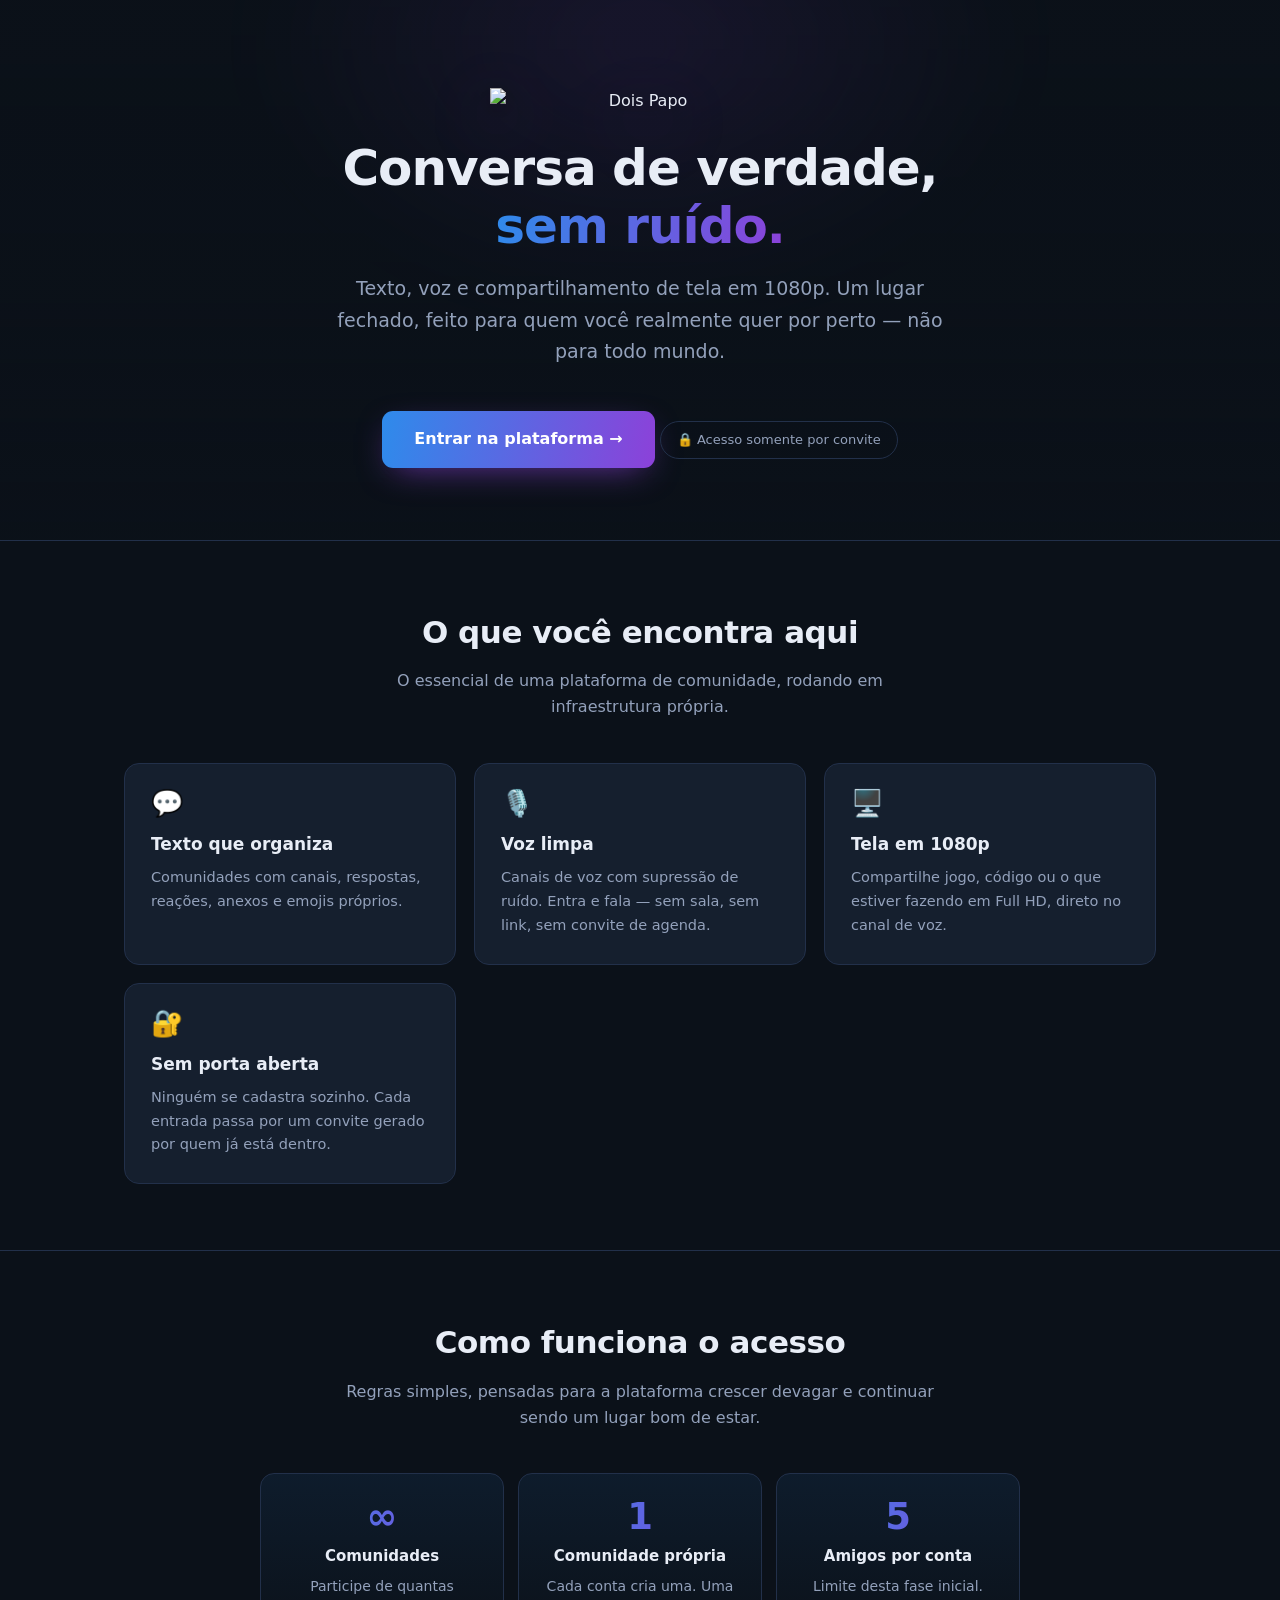
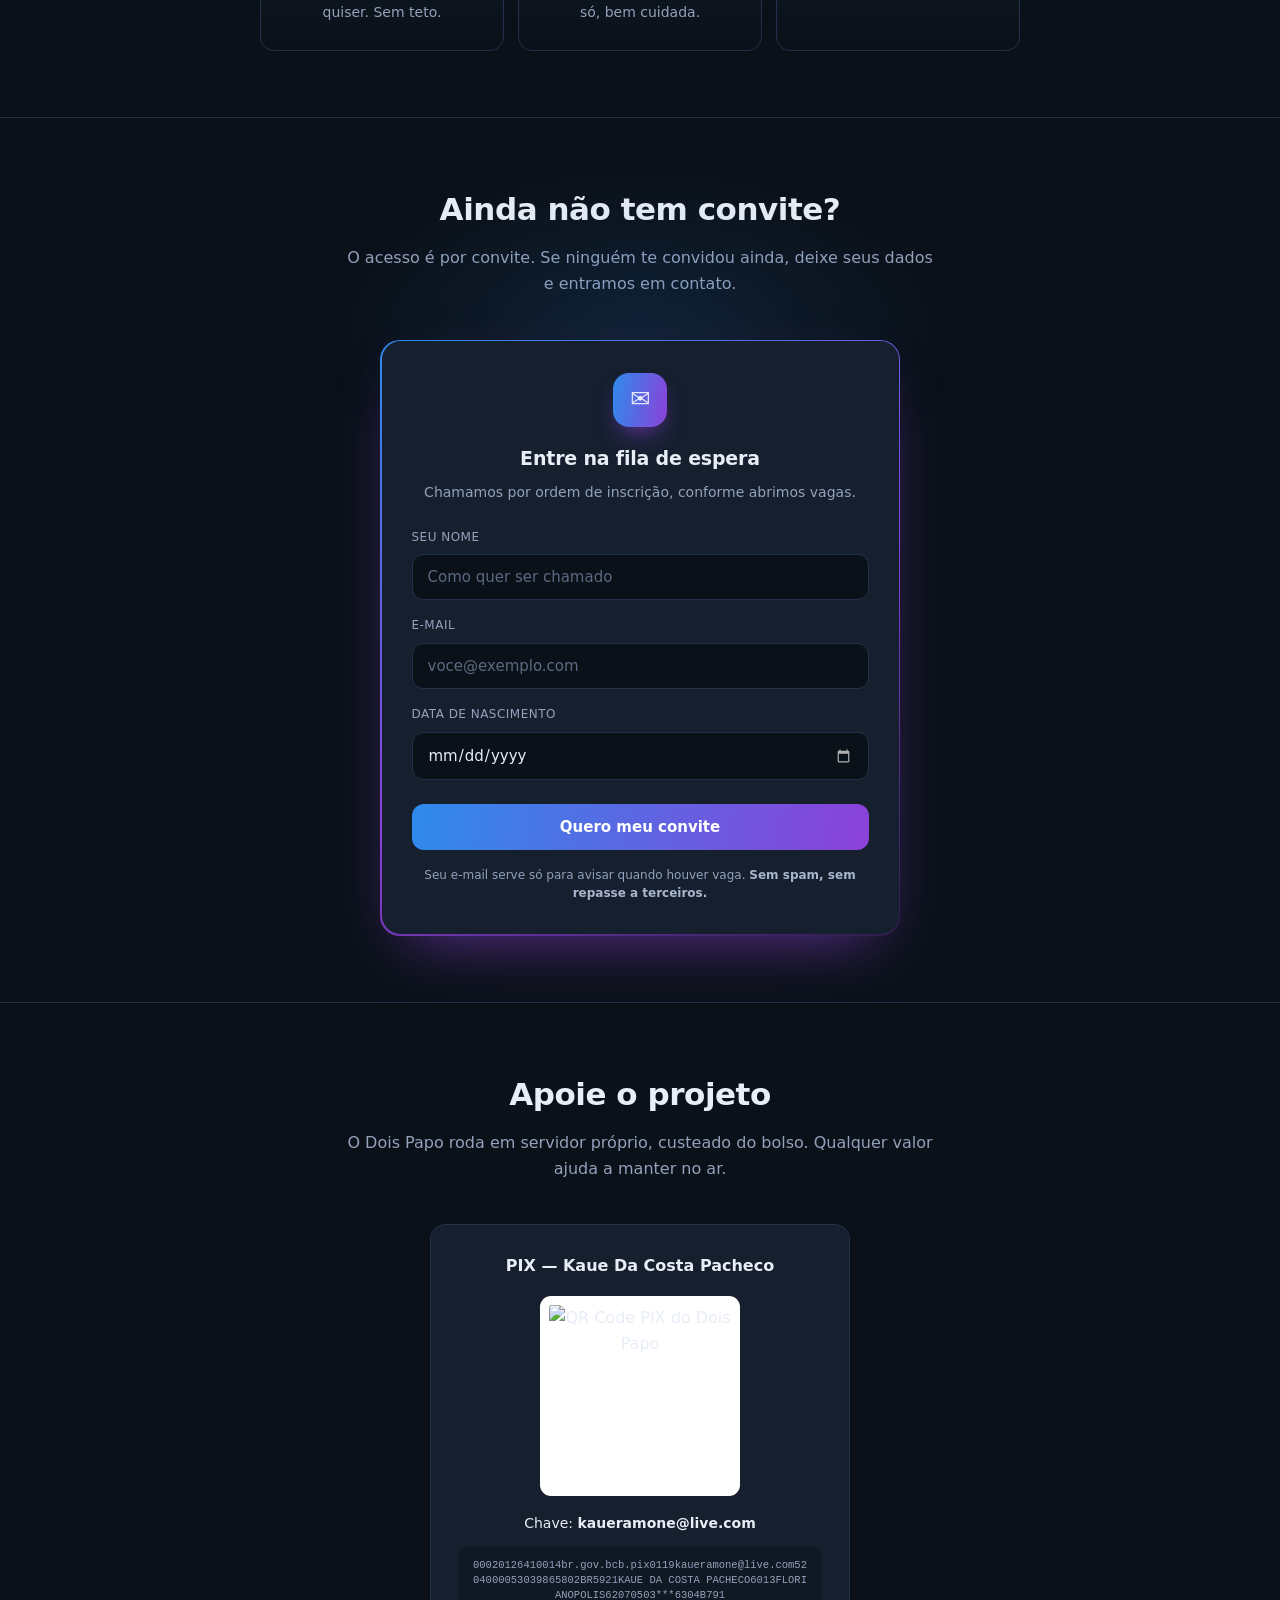
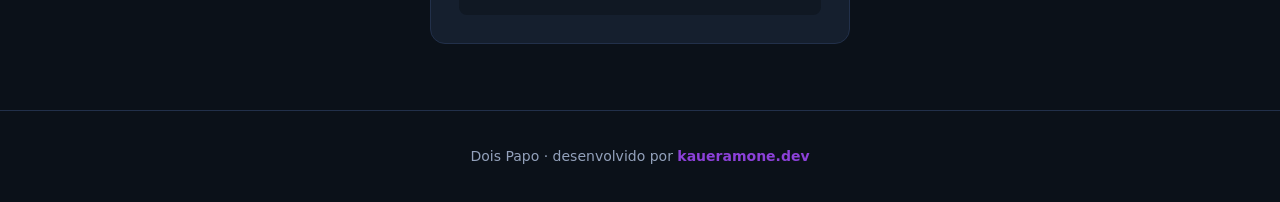
==== site/index.html @ f950f679 "feat: vídeo de fundo no hero, logo colorida com flutuação e formulário estilizado Descoberta ao mexe" ====
<!doctype html>
<html lang="pt-BR">
<head>
<meta charset="utf-8">
<meta name="viewport" content="width=device-width,initial-scale=1">
<title>Dois Papo — conversa de verdade, sem ruído</title>
<meta name="description" content="Plataforma de comunicação por convite: texto, voz e compartilhamento de tela em 1080p. Comunidades ilimitadas para participar, uma para chamar de sua.">
<meta property="og:title" content="Dois Papo">
<meta property="og:description" content="Texto, voz e tela. Só por convite.">
<meta property="og:type" content="website">
<meta property="og:url" content="https://doispapo.com">
<meta name="theme-color" content="#101823">
<link rel="icon" href="/logo-color.png">
<style>
  :root{
    --bg:#0b1119; --bg2:#101823; --card:#151f2e; --line:#22304a;
    --tx:#e8edf6; --tx2:#93a1bb;
    --azul:#2E8BEB; --roxo:#8C41D9;
    --grad:linear-gradient(100deg,var(--azul),var(--roxo));
  }
  *{box-sizing:border-box;margin:0;padding:0}
  body{background:var(--bg);color:var(--tx);
    font:16px/1.65 system-ui,-apple-system,"Segoe UI",Roboto,sans-serif;
    -webkit-font-smoothing:antialiased}
  .wrap{max-width:1080px;margin:0 auto;padding:0 24px}
  a{color:var(--azul);text-decoration:none}
  a:hover{text-decoration:underline}

  /* ---------- hero ---------- */
  header{position:relative;overflow:hidden;text-align:center;
    padding:88px 0 72px}
  header::before{content:"";position:absolute;inset:-40% 20% auto;height:520px;
    background:radial-gradient(closest-side,rgba(140,65,217,.28),transparent);
    filter:blur(30px);pointer-events:none}
  /* vídeo de fundo do hero */
  .video-fundo{position:absolute;inset:0;overflow:hidden;pointer-events:none;
    z-index:0}
  .video-fundo iframe{position:absolute;top:50%;left:50%;
    width:max(100vw,177.78vh);height:max(100vh,56.25vw);
    transform:translate(-50%,-50%);border:0;pointer-events:none}
  /* véu na cor do fundo: deixa o vídeo em ~30% de visibilidade */
  .video-fundo::after{content:"";position:absolute;inset:0;
    background:linear-gradient(180deg,
      rgba(11,17,25,.62) 0%,
      rgba(11,17,25,.70) 55%,
      rgba(11,17,25,.94) 100%)}
  header > .wrap{position:relative;z-index:1}

  header img{position:relative;width:min(300px,68vw);height:auto;
    margin:0 auto 26px;display:block;
    filter:drop-shadow(0 18px 34px rgba(140,65,217,.45))
           drop-shadow(0 4px 12px rgba(0,0,0,.55));
    animation:flutuar 6s ease-in-out infinite}
  @keyframes flutuar{
    0%,100%{transform:translateY(0)}
    50%{transform:translateY(-12px)}
  }
  @media(prefers-reduced-motion:reduce){
    header img{animation:none}
  }
  h1{position:relative;font-size:clamp(30px,5.2vw,50px);line-height:1.15;
    letter-spacing:-.02em;margin-bottom:18px}
  h1 span{background:var(--grad);-webkit-background-clip:text;
    background-clip:text;color:transparent}
  .sub{position:relative;color:var(--tx2);font-size:clamp(16px,2.2vw,19px);
    max-width:620px;margin:0 auto 34px}
  .cta{position:relative;display:inline-flex;align-items:center;gap:.55em;
    background:var(--grad);color:#fff;font-weight:650;font-size:16px;
    padding:15px 32px;border-radius:11px;
    box-shadow:0 10px 34px -12px rgba(140,65,217,.75);
    transition:transform .15s ease,box-shadow .15s ease}
  .cta:hover{text-decoration:none;transform:translateY(-2px);
    box-shadow:0 16px 40px -12px rgba(140,65,217,.9)}
  .selo{position:relative;display:inline-block;margin-top:20px;
    font-size:13px;color:var(--tx2);
    border:1px solid var(--line);border-radius:999px;padding:7px 16px}

  /* ---------- secoes ---------- */
  section{padding:66px 0;border-top:1px solid var(--line)}
  h2{font-size:clamp(22px,3.4vw,31px);letter-spacing:-.015em;
    margin-bottom:10px;text-align:center}
  .lead{color:var(--tx2);text-align:center;max-width:600px;
    margin:0 auto 42px}

  .grid{display:grid;gap:18px;
    grid-template-columns:repeat(auto-fit,minmax(248px,1fr))}
  .card{background:var(--card);border:1px solid var(--line);
    border-radius:15px;padding:26px}
  .card .ico{font-size:26px;line-height:1;margin-bottom:14px;display:block}
  .card h3{font-size:17px;margin-bottom:8px}
  .card p{color:var(--tx2);font-size:14.5px}

  /* ---------- regras ---------- */
  .regras{display:grid;gap:14px;max-width:760px;margin:0 auto;
    grid-template-columns:repeat(auto-fit,minmax(220px,1fr))}
  .regra{background:linear-gradient(180deg,rgba(46,139,235,.09),transparent);
    border:1px solid var(--line);border-radius:14px;padding:24px;
    text-align:center}
  .regra .num{font-size:37px;font-weight:750;line-height:1;
    background:var(--grad);-webkit-background-clip:text;
    background-clip:text;color:transparent;display:block;margin-bottom:9px}
  .regra .lbl{font-size:14px;color:var(--tx2)}
  .regra strong{color:var(--tx);display:block;font-size:15px;margin-bottom:4px}

  /* ---------- pix ---------- */
  .pix{max-width:420px;margin:0 auto;text-align:center;
    background:var(--card);border:1px solid var(--line);
    border-radius:15px;padding:28px}
  .pix img{width:200px;height:200px;background:#fff;padding:9px;
    border-radius:11px;display:block;margin:16px auto}
  .pix code{display:block;font-size:10.5px;color:var(--tx2);
    word-break:break-all;background:var(--bg2);border-radius:8px;
    padding:11px;margin-top:12px;line-height:1.45}

  /* ---------------- fila de espera ---------------- */
  #fila{position:relative;overflow:hidden}
  #fila::before{content:"";position:absolute;left:50%;top:6%;
    width:min(620px,90vw);height:320px;transform:translateX(-50%);
    background:radial-gradient(closest-side,rgba(46,139,235,.15),transparent);
    filter:blur(26px);pointer-events:none}
  .fila-cx{position:relative;max-width:520px;margin:0 auto}
  /* borda em gradiente: camada externa colorida, miolo na cor do cartão */
  .fila{position:relative;border-radius:20px;padding:1.5px;
    background:linear-gradient(150deg,var(--azul),var(--roxo) 55%,
      rgba(140,65,217,.25));
    box-shadow:0 26px 60px -28px rgba(140,65,217,.7)}
  .fila-int{background:var(--card);border-radius:18.5px;padding:32px 30px}
  @media(max-width:520px){.fila-int{padding:26px 20px}}

  .fila-selo{display:flex;align-items:center;justify-content:center;
    width:54px;height:54px;margin:0 auto 16px;border-radius:16px;
    background:var(--grad);font-size:24px;
    box-shadow:0 12px 26px -10px rgba(140,65,217,.85)}
  .fila h3{text-align:center;font-size:19px;letter-spacing:-.01em;
    margin-bottom:6px}
  .fila .intro{text-align:center;color:var(--tx2);font-size:14px;
    margin-bottom:24px}

  .campo{margin-bottom:16px}
  .campo label{display:block;font-size:12px;letter-spacing:.04em;
    text-transform:uppercase;color:var(--tx2);margin-bottom:7px}
  .campo input{width:100%;background:var(--bg);color:var(--tx);
    border:1px solid var(--line);border-radius:11px;padding:13px 15px;
    font:15px system-ui,sans-serif;
    transition:border-color .16s,box-shadow .16s}
  .campo input::placeholder{color:#5b6980}
  .campo input:focus{outline:0;border-color:var(--roxo);
    box-shadow:0 0 0 3px rgba(140,65,217,.18)}
  .campo input::-webkit-calendar-picker-indicator{filter:invert(.7)}

  .fila button{width:100%;margin-top:8px;cursor:pointer;border:0;
    border-radius:12px;padding:14px;font:650 15px system-ui;color:#fff;
    background:var(--grad);transition:transform .15s,box-shadow .15s}
  .fila button:hover{transform:translateY(-1px);
    box-shadow:0 14px 30px -12px rgba(140,65,217,.85)}
  .fila button[disabled]{opacity:.55;cursor:progress;transform:none}

  .fila .aviso{margin-top:16px;padding:13px 15px;border-radius:11px;
    font-size:13.5px;display:none;line-height:1.5}
  .fila .aviso.ok{display:block;background:rgba(74,222,128,.1);
    border:1px solid rgba(74,222,128,.32);color:#8df0b0}
  .fila .aviso.err{display:block;background:rgba(235,68,68,.1);
    border:1px solid rgba(235,68,68,.32);color:#ffb3b3}
  .fila .nota{font-size:12px;color:var(--tx2);margin-top:16px;
    text-align:center;line-height:1.5}
  .fila .nota b{color:#a9b6cd;font-weight:600}

  footer{border-top:1px solid var(--line);padding:34px 0;text-align:center;
    color:var(--tx2);font-size:14px}
  footer a{font-weight:600;color:var(--roxo)}
</style>
</head>
<body>

<header>
  <div class="video-fundo" aria-hidden="true">
    <iframe
      src="https://www.youtube-nocookie.com/embed/cuL5gwokePA?autoplay=1&mute=1&loop=1&playlist=cuL5gwokePA&controls=0&showinfo=0&rel=0&modestbranding=1&playsinline=1&disablekb=1&iv_load_policy=3&fs=0"
      title="" tabindex="-1" allow="autoplay; encrypted-media"
      referrerpolicy="strict-origin-when-cross-origin" loading="lazy"></iframe>
  </div>
  <div class="wrap">
    <img src="/logo-color.png" alt="Dois Papo">
    <h1>Conversa de verdade,<br><span>sem ruído.</span></h1>
    <p class="sub">Texto, voz e compartilhamento de tela em 1080p. Um lugar
      fechado, feito para quem você realmente quer por perto — não para
      todo mundo.</p>
    <a class="cta" href="https://chat.doispapo.com">Entrar na plataforma →</a>
    <div class="selo">🔒 Acesso somente por convite</div>
  </div>
</header>

<section>
  <div class="wrap">
    <h2>O que você encontra aqui</h2>
    <p class="lead">O essencial de uma plataforma de comunidade, rodando em
      infraestrutura própria.</p>
    <div class="grid">
      <div class="card"><span class="ico">💬</span>
        <h3>Texto que organiza</h3>
        <p>Comunidades com canais, respostas, reações, anexos e emojis
          próprios.</p></div>
      <div class="card"><span class="ico">🎙️</span>
        <h3>Voz limpa</h3>
        <p>Canais de voz com supressão de ruído. Entra e fala — sem sala,
          sem link, sem convite de agenda.</p></div>
      <div class="card"><span class="ico">🖥️</span>
        <h3>Tela em 1080p</h3>
        <p>Compartilhe jogo, código ou o que estiver fazendo em Full HD,
          direto no canal de voz.</p></div>
      <div class="card"><span class="ico">🔐</span>
        <h3>Sem porta aberta</h3>
        <p>Ninguém se cadastra sozinho. Cada entrada passa por um convite
          gerado por quem já está dentro.</p></div>
    </div>
  </div>
</section>

<section>
  <div class="wrap">
    <h2>Como funciona o acesso</h2>
    <p class="lead">Regras simples, pensadas para a plataforma crescer devagar
      e continuar sendo um lugar bom de estar.</p>
    <div class="regras">
      <div class="regra"><span class="num">∞</span>
        <strong>Comunidades</strong>
        <span class="lbl">Participe de quantas quiser. Sem teto.</span></div>
      <div class="regra"><span class="num">1</span>
        <strong>Comunidade própria</strong>
        <span class="lbl">Cada conta cria uma. Uma só, bem cuidada.</span></div>
      <div class="regra"><span class="num">5</span>
        <strong>Amigos por conta</strong>
        <span class="lbl">Limite desta fase inicial.</span></div>
    </div>
  </div>
</section>

<section id="fila">
  <div class="wrap">
    <h2>Ainda não tem convite?</h2>
    <p class="lead">O acesso é por convite. Se ninguém te convidou ainda,
      deixe seus dados e entramos em contato.</p>

    <div class="fila-cx">
      <form class="fila" id="form-fila" novalidate>
        <div class="fila-int">
          <div class="fila-selo">✉️</div>
          <h3>Entre na fila de espera</h3>
          <p class="intro">Chamamos por ordem de inscrição, conforme
            abrimos vagas.</p>

          <div class="campo">
            <label for="f-nome">Seu nome</label>
            <input id="f-nome" name="nome" type="text" autocomplete="name"
                   maxlength="80" placeholder="Como quer ser chamado" required>
          </div>

          <div class="campo">
            <label for="f-email">E-mail</label>
            <input id="f-email" name="email" type="email" autocomplete="email"
                   maxlength="120" placeholder="voce@exemplo.com" required>
          </div>

          <div class="campo">
            <label for="f-nasc">Data de nascimento</label>
            <input id="f-nasc" name="nascimento" type="date" required>
          </div>

          <button type="submit" id="f-enviar">Quero meu convite</button>
          <div class="aviso" id="f-aviso"></div>
          <p class="nota">Seu e-mail serve só para avisar quando houver vaga.
            <b>Sem spam, sem repasse a terceiros.</b></p>
        </div>
      </form>
    </div>
  </div>
</section>

<section>
  <div class="wrap">
    <h2>Apoie o projeto</h2>
    <p class="lead">O Dois Papo roda em servidor próprio, custeado do bolso.
      Qualquer valor ajuda a manter no ar.</p>
    <div class="pix">
      <strong>PIX — Kaue Da Costa Pacheco</strong>
      <img src="/pix.png" alt="QR Code PIX do Dois Papo">
      <div style="font-size:14px">Chave: <strong>kaueramone@live.com</strong></div>
      <code>00020126410014br.gov.bcb.pix0119kaueramone@live.com5204000053039865802BR5921KAUE DA COSTA PACHECO6013FLORIANOPOLIS62070503***6304B791</code>
    </div>
  </div>
</section>

<footer>
  <div class="wrap">
    Dois Papo · desenvolvido por
    <a href="https://kaueramone.dev" target="_blank" rel="noopener">kaueramone.dev</a>
  </div>
</footer>

<script>
(function(){
  var f=document.getElementById("form-fila"),
      av=document.getElementById("f-aviso"),
      bt=document.getElementById("f-enviar");

  // limita a data: entre 120 e 13 anos atrás
  var hoje=new Date(), nasc=document.getElementById("f-nasc");
  function iso(d){ return d.toISOString().slice(0,10); }
  nasc.max=iso(new Date(hoje.getFullYear()-13,hoje.getMonth(),hoje.getDate()));
  nasc.min=iso(new Date(hoje.getFullYear()-120,0,1));

  function mostra(txt,ok){
    av.textContent=txt;
    av.className="aviso "+(ok?"ok":"err");
  }

  f.addEventListener("submit",function(e){
    e.preventDefault();
    var dados={
      nome:f.nome.value.trim(),
      email:f.email.value.trim(),
      nascimento:f.nascimento.value
    };
    if(dados.nome.length<2)  return mostra("Informe seu nome.",false);
    if(!/^[^@\s]+@[^@\s.]+(\.[^@\s.]+)+$/.test(dados.email))
      return mostra("Informe um e-mail válido.",false);
    if(!dados.nascimento) return mostra("Informe sua data de nascimento.",false);

    bt.disabled=true; bt.textContent="Enviando…";
    fetch("/api-convites/fila",{
      method:"POST",
      headers:{"Content-Type":"application/json"},
      body:JSON.stringify(dados)
    }).then(function(r){ return r.json().then(function(j){
        return {ok:r.ok,j:j}; }); })
      .then(function(r){
        if(r.ok){
          mostra(r.j.mensagem+(r.j.posicao?" Você é o nº "+r.j.posicao+
            " da fila.":""),true);
          if(!r.j.ja_inscrito)f.reset();
        }else{
          mostra(r.j.mensagem||"Não foi possível enviar. Tente de novo.",false);
        }
      })
      .catch(function(){
        mostra("Não foi possível enviar agora. Tente mais tarde.",false);
      })
      .finally(function(){
        bt.disabled=false; bt.textContent="Entrar na fila";
      });
  });
})();
</script>
</body>
</html>
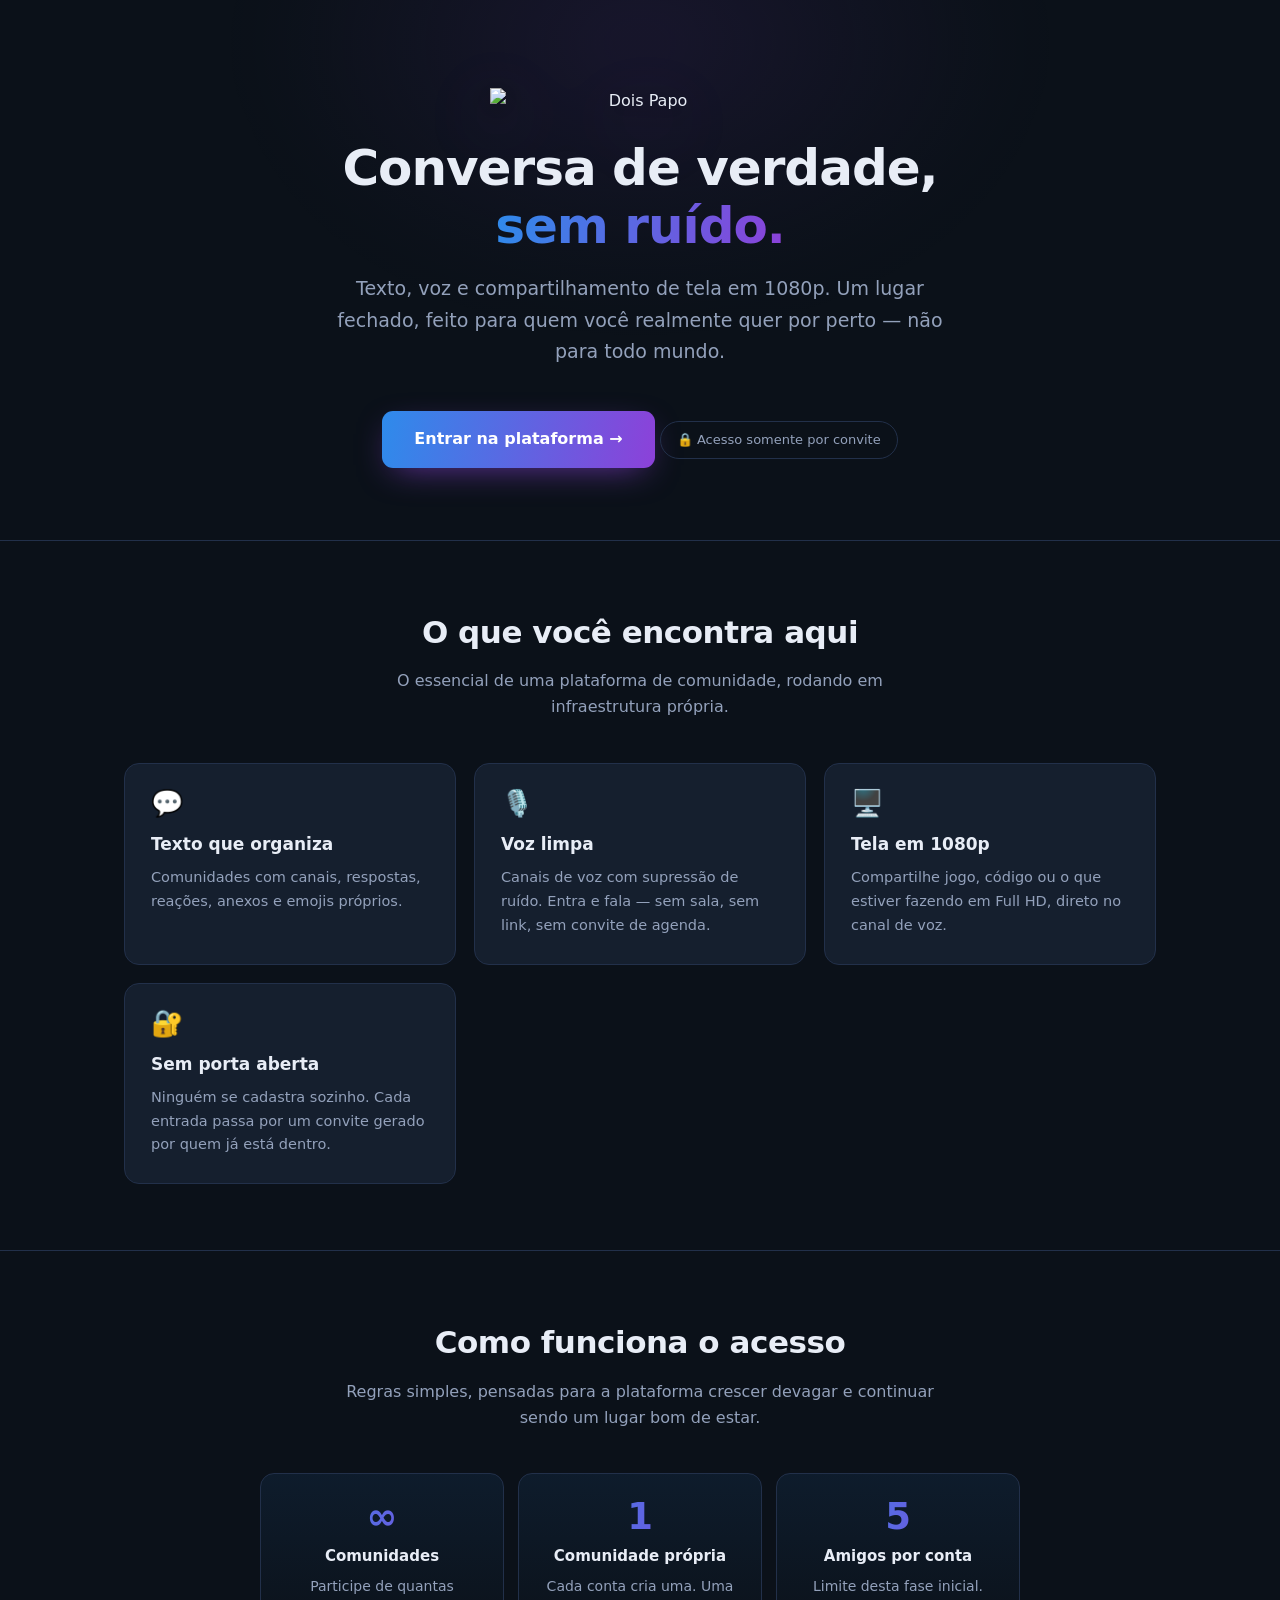
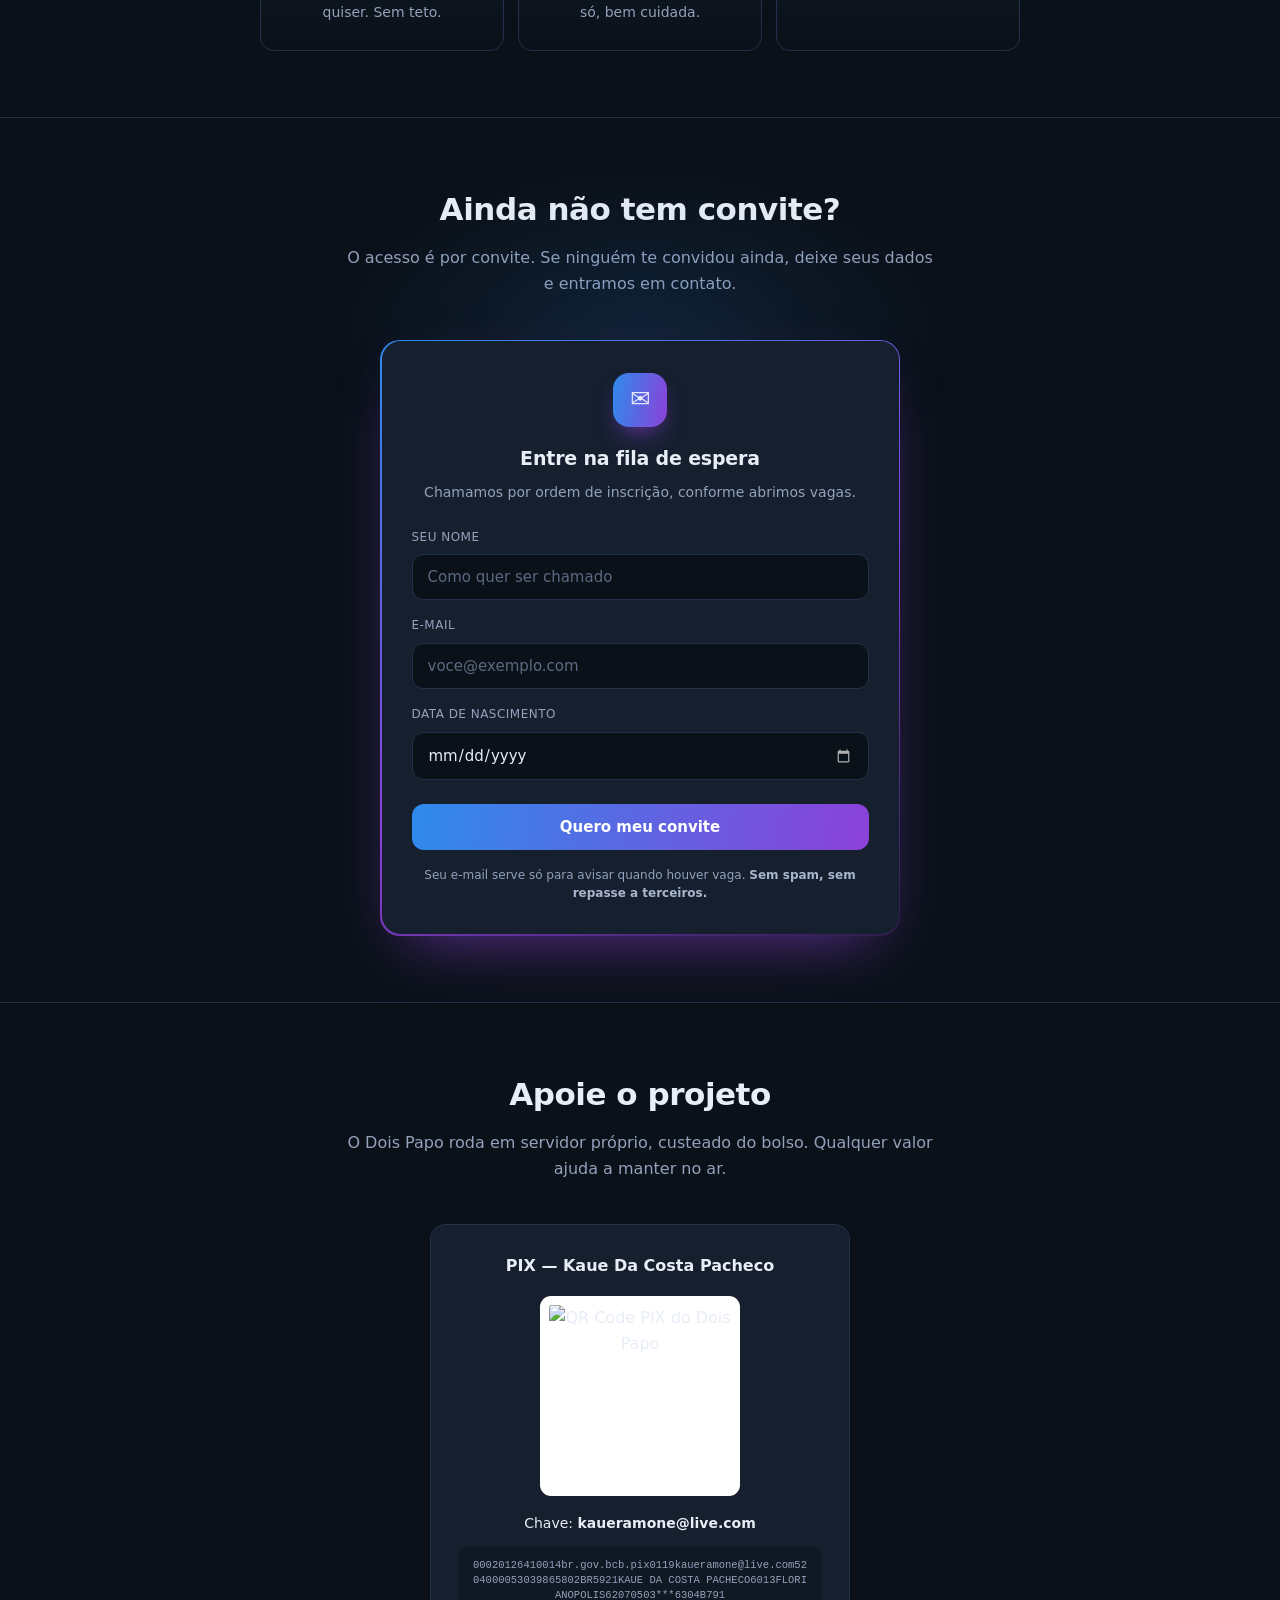
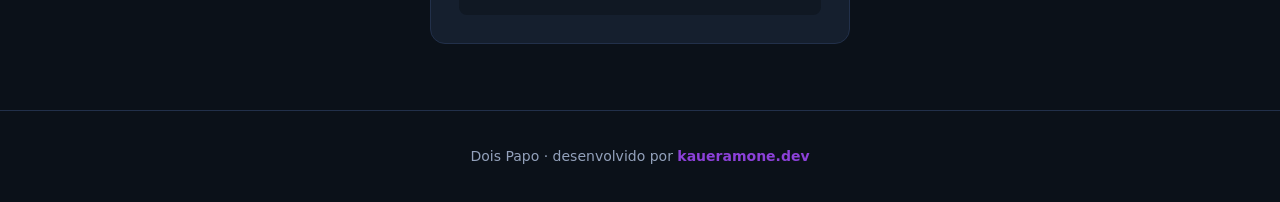
==== commit e2cc7332: "fix: elimina o piscar dos controles do YouTube a cada volta do vídeo A causa era o parâmetro loop=1:" ====
--- a/site/index.html
+++ b/site/index.html
@@ -35,9 +35,12 @@
   /* vídeo de fundo do hero */
   .video-fundo{position:absolute;inset:0;overflow:hidden;pointer-events:none;
     z-index:0}
+  /* Escala de 1.35 além do necessário: joga a faixa de controles do
+     player para fora da área visível, caso ela pisque. */
   .video-fundo iframe{position:absolute;top:50%;left:50%;
     width:max(100vw,177.78vh);height:max(100vh,56.25vw);
-    transform:translate(-50%,-50%);border:0;pointer-events:none}
+    transform:translate(-50%,-50%) scale(1.35);border:0;
+    pointer-events:none}
   /* véu na cor do fundo: deixa o vídeo em ~30% de visibilidade */
   .video-fundo::after{content:"";position:absolute;inset:0;
     background:linear-gradient(180deg,
@@ -174,10 +177,7 @@
 
 <header>
   <div class="video-fundo" aria-hidden="true">
-    <iframe
-      src="https://www.youtube-nocookie.com/embed/cuL5gwokePA?autoplay=1&mute=1&loop=1&playlist=cuL5gwokePA&controls=0&showinfo=0&rel=0&modestbranding=1&playsinline=1&disablekb=1&iv_load_policy=3&fs=0"
-      title="" tabindex="-1" allow="autoplay; encrypted-media"
-      referrerpolicy="strict-origin-when-cross-origin" loading="lazy"></iframe>
+    <div id="video-hero"></div>
   </div>
   <div class="wrap">
     <img src="/logo-color.png" alt="Dois Papo">
@@ -351,5 +351,51 @@
   });
 })();
 </script>
+<script>
+/* Fundo em vídeo do hero.
+   Não usamos loop=1: esse parâmetro RECARREGA o player a cada volta, e
+   na reinicialização a interface do YouTube (pausa, legendas) reaparece
+   por um instante. Com a API do player damos seekTo(0) antes do fim,
+   então o vídeo nunca termina e nada é recarregado. */
+(function(){
+  var ID = "cuL5gwokePA", player, alvo = document.getElementById("video-hero");
+  if(!alvo) return;
+
+  window.onYouTubeIframeAPIReady = function(){
+    player = new YT.Player("video-hero", {
+      videoId: ID,
+      host: "https://www.youtube-nocookie.com",
+      playerVars: {
+        autoplay: 1, mute: 1, controls: 0, disablekb: 1, fs: 0,
+        modestbranding: 1, rel: 0, playsinline: 1, iv_load_policy: 3
+      },
+      events: {
+        onReady: function(e){
+          e.target.mute();
+          e.target.playVideo();
+          // reinicia um pouco antes do fim, sem deixar o player concluir
+          setInterval(function(){
+            try{
+              var d = player.getDuration(), t = player.getCurrentTime();
+              if(d > 0 && d - t < 0.4) player.seekTo(0, true);
+            }catch(err){}
+          }, 250);
+        },
+        onStateChange: function(e){
+          // rede de segurança, caso o vídeo termine mesmo assim
+          if(e.data === YT.PlayerState.ENDED){
+            player.seekTo(0, true);
+            player.playVideo();
+          }
+        }
+      }
+    });
+  };
+
+  var tag = document.createElement("script");
+  tag.src = "https://www.youtube.com/iframe_api";
+  document.head.appendChild(tag);
+})();
+</script>
 </body>
 </html>
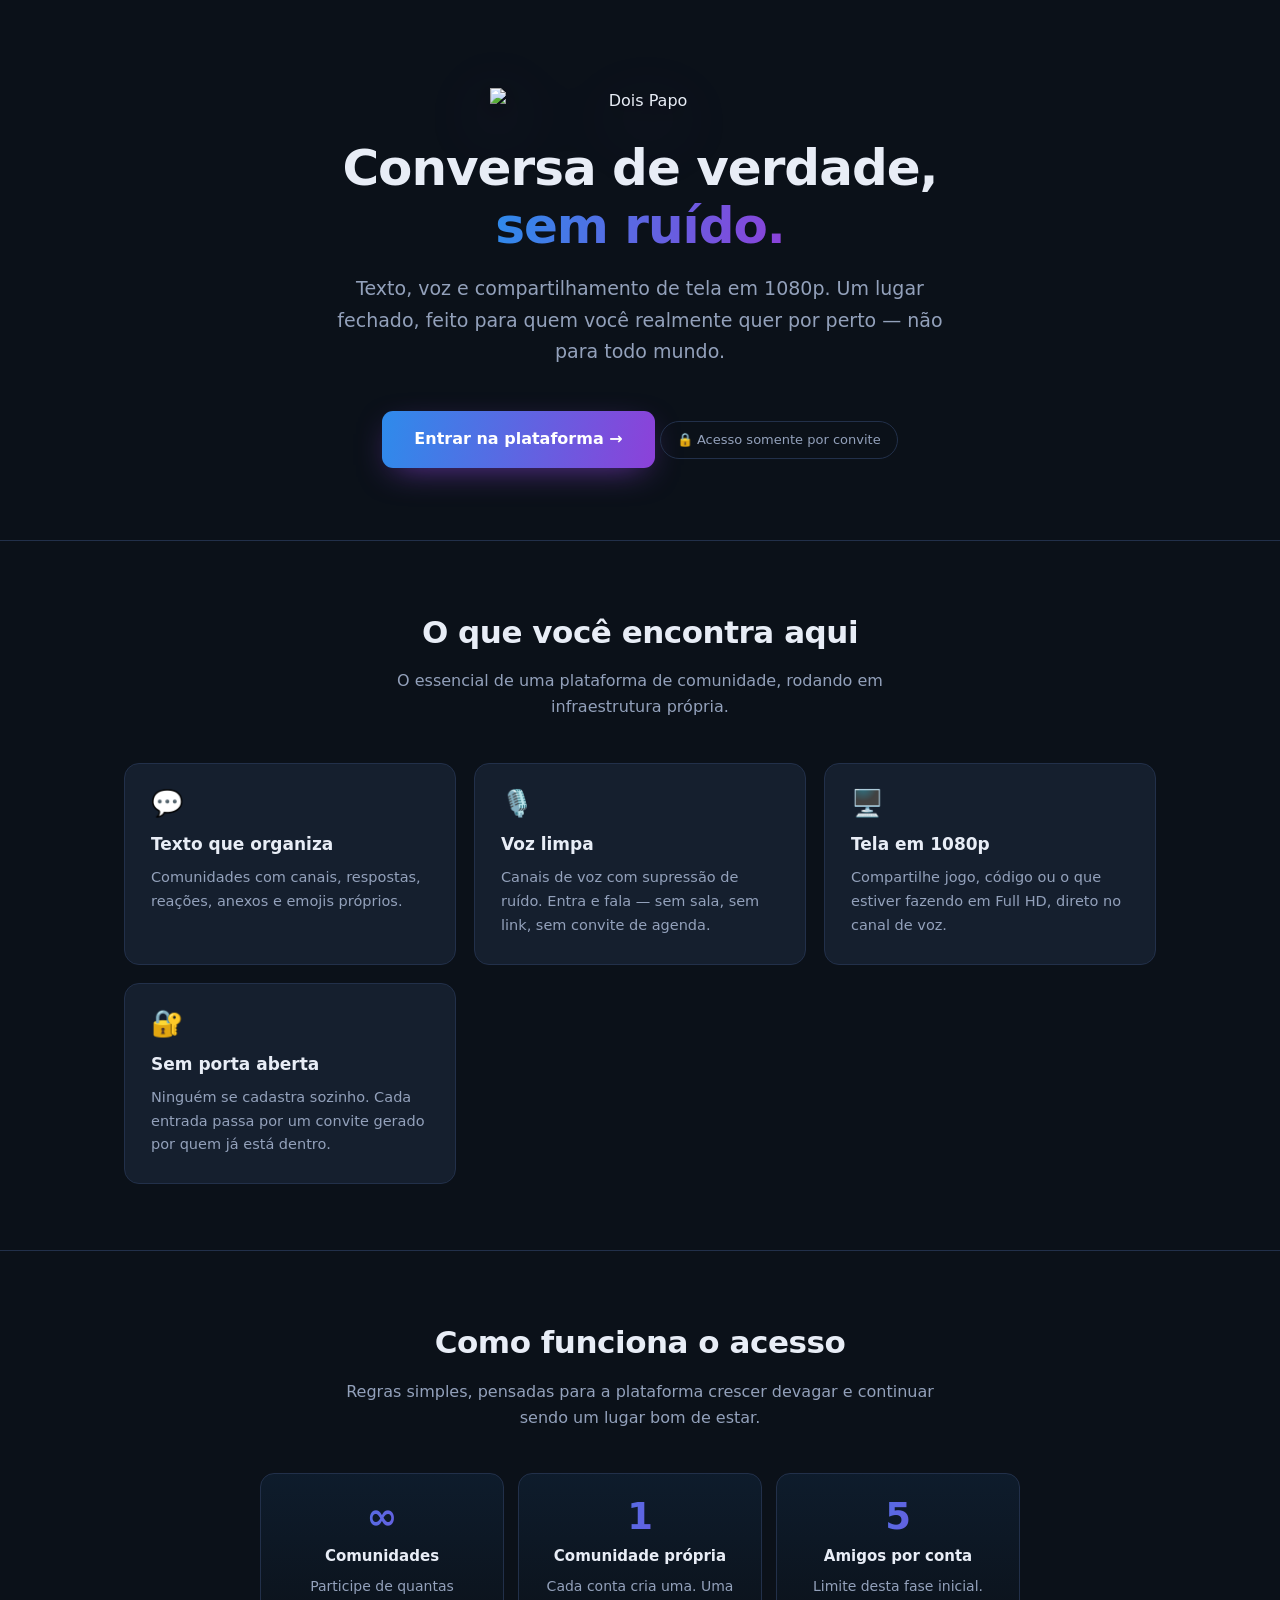
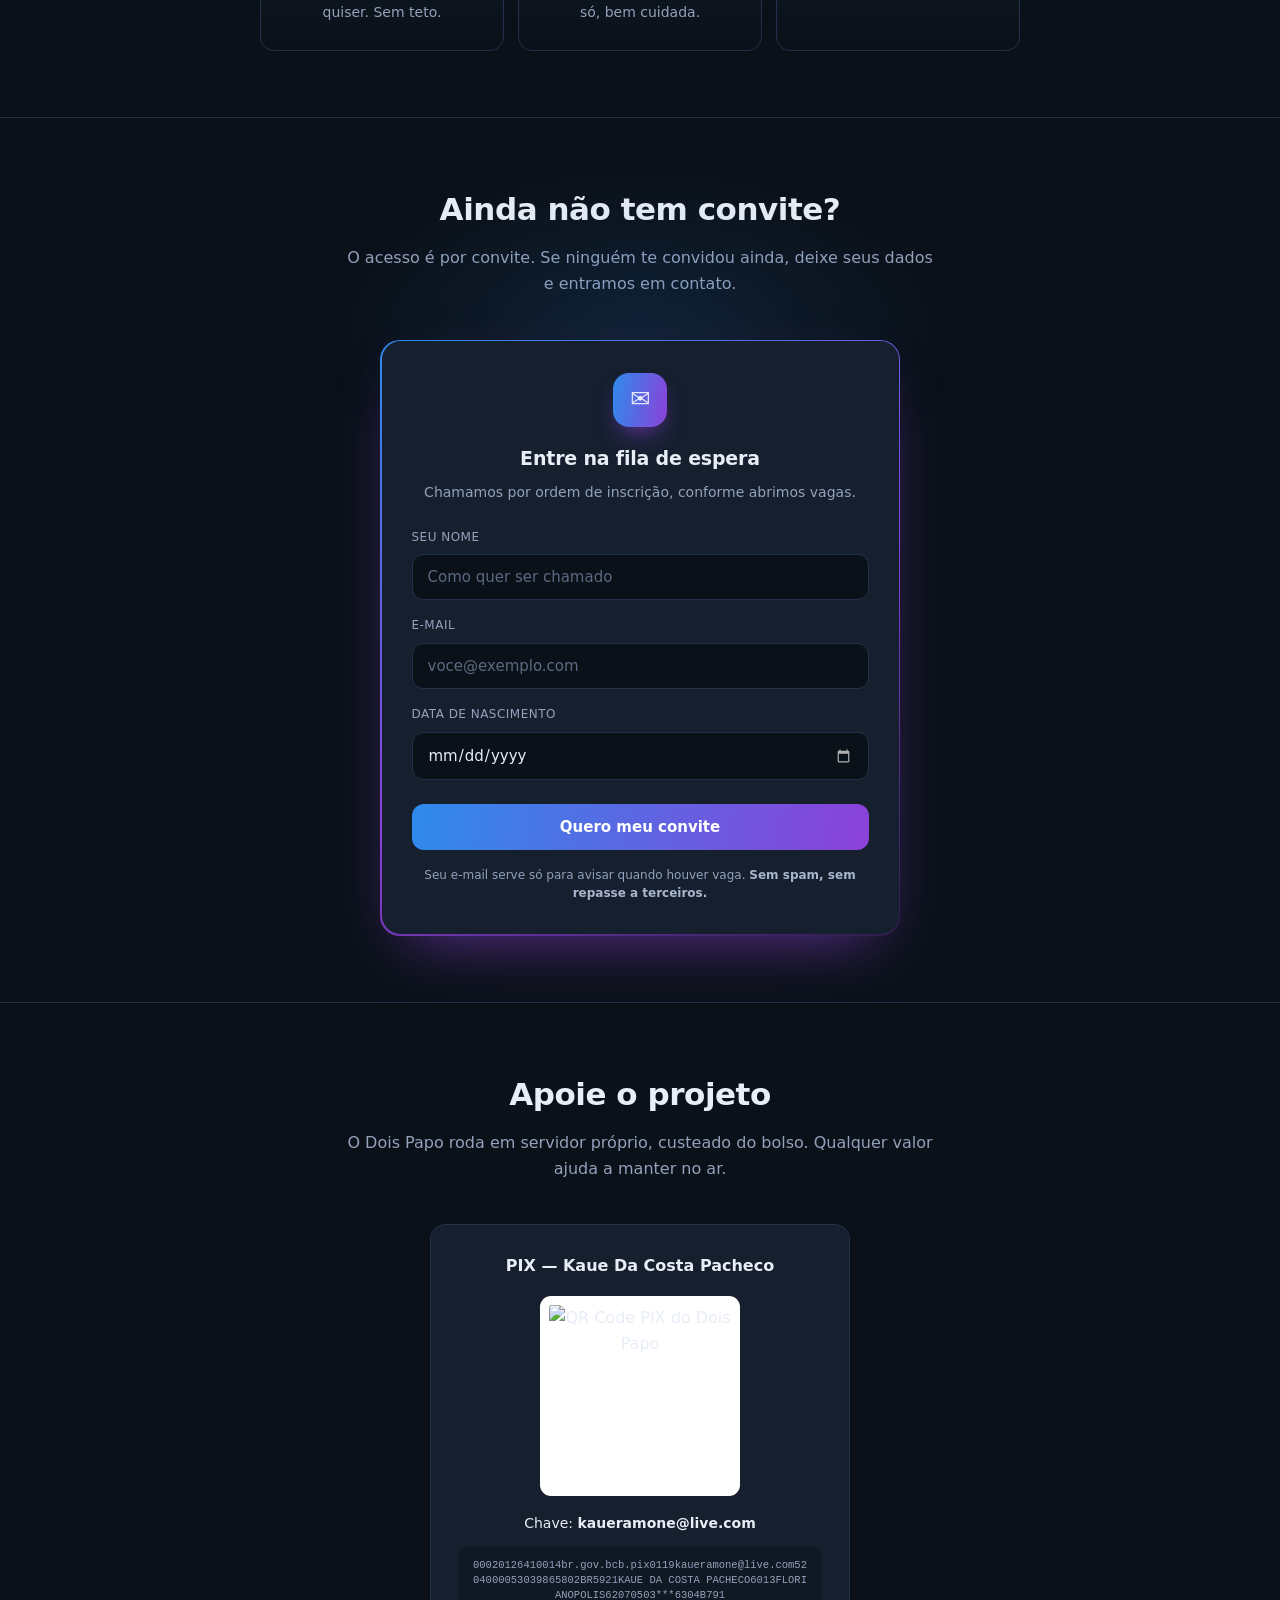
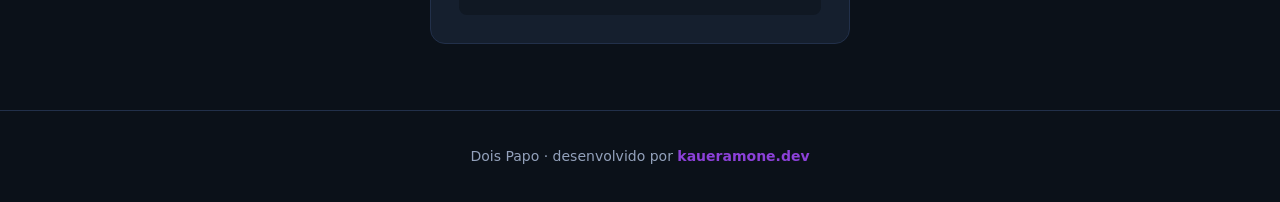
==== commit 80acd6ac: "fix: laço do vídeo sem quadro preto nem botão central Um player só não resolve: repetir exige seekTo" ====
--- a/site/index.html
+++ b/site/index.html
@@ -34,7 +34,11 @@
     filter:blur(30px);pointer-events:none}
   /* vídeo de fundo do hero */
   .video-fundo{position:absolute;inset:0;overflow:hidden;pointer-events:none;
-    z-index:0}
+    z-index:0;background:#0b1119}
+  /* dois players empilhados; a troca é por opacidade */
+  .camada{position:absolute;inset:0;opacity:0;
+    transition:opacity 1.1s ease-in-out}
+  .camada.ativa{opacity:1}
   /* Escala de 1.35 além do necessário: joga a faixa de controles do
      player para fora da área visível, caso ela pisque. */
   .video-fundo iframe{position:absolute;top:50%;left:50%;
@@ -177,7 +181,8 @@
 
 <header>
   <div class="video-fundo" aria-hidden="true">
-    <div id="video-hero"></div>
+    <div class="camada" id="cam-a"><div id="video-a"></div></div>
+    <div class="camada" id="cam-b"><div id="video-b"></div></div>
   </div>
   <div class="wrap">
     <img src="/logo-color.png" alt="Dois Papo">
@@ -353,43 +358,94 @@
 </script>
 <script>
 /* Fundo em vídeo do hero.
-   Não usamos loop=1: esse parâmetro RECARREGA o player a cada volta, e
-   na reinicialização a interface do YouTube (pausa, legendas) reaparece
-   por um instante. Com a API do player damos seekTo(0) antes do fim,
-   então o vídeo nunca termina e nada é recarregado. */
+
+   Um player só não resolve: para repetir é preciso seekTo ou loop=1, e
+   ambos fazem o player rebufferizar. Durante esse intervalo o YouTube
+   mostra quadro preto e o botão central de reprodução — e não há como
+   ocultá-los, por serem conteúdo de um iframe de outro domínio.
+
+   Aqui há dois players empilhados. Enquanto um exibe, o outro já está
+   tocando desde o início, invisível. Perto do fim trocamos a opacidade
+   entre eles. O player visível nunca rebufferiza, então nunca aparece
+   nem o preto nem o botão. */
 (function(){
-  var ID = "cuL5gwokePA", player, alvo = document.getElementById("video-hero");
-  if(!alvo) return;
-
-  window.onYouTubeIframeAPIReady = function(){
-    player = new YT.Player("video-hero", {
+  var ID = "cuL5gwokePA",
+      MARGEM = 2.2,   // segundos antes do fim para preparar o próximo
+      FADE = 1.1;     // duração da transição, casada com o CSS
+
+  var camadas = [document.getElementById("cam-a"),
+                 document.getElementById("cam-b")];
+  if(!camadas[0] || !camadas[1]) return;
+
+  var players = [], prontos = 0, atual = 0, trocando = false;
+
+  function opcoes(){
+    return {
       videoId: ID,
       host: "https://www.youtube-nocookie.com",
       playerVars: {
         autoplay: 1, mute: 1, controls: 0, disablekb: 1, fs: 0,
         modestbranding: 1, rel: 0, playsinline: 1, iv_load_policy: 3
-      },
-      events: {
-        onReady: function(e){
-          e.target.mute();
-          e.target.playVideo();
-          // reinicia um pouco antes do fim, sem deixar o player concluir
-          setInterval(function(){
-            try{
-              var d = player.getDuration(), t = player.getCurrentTime();
-              if(d > 0 && d - t < 0.4) player.seekTo(0, true);
-            }catch(err){}
-          }, 250);
-        },
-        onStateChange: function(e){
-          // rede de segurança, caso o vídeo termine mesmo assim
-          if(e.data === YT.PlayerState.ENDED){
-            player.seekTo(0, true);
-            player.playVideo();
-          }
-        }
       }
-    });
+    };
+  }
+
+  function aoFicarPronto(e){
+    e.target.mute();
+    prontos++;
+    if(prontos === 2) iniciar();
+  }
+
+  function iniciar(){
+    // o segundo fica pausado no início, pronto para assumir
+    players[1].pauseVideo();
+    try{ players[1].seekTo(0, true); }catch(err){}
+    players[0].playVideo();
+    camadas[0].classList.add("ativa");
+    setInterval(vigiar, 200);
+  }
+
+  function vigiar(){
+    if(trocando) return;
+    var p = players[atual];
+    try{
+      var dur = p.getDuration(), t = p.getCurrentTime();
+      if(!dur || dur <= MARGEM) return;
+      if(dur - t <= MARGEM) trocar();
+    }catch(err){}
+  }
+
+  function trocar(){
+    trocando = true;
+    var proximo = 1 - atual;
+    try{
+      players[proximo].seekTo(0, true);
+      players[proximo].playVideo();
+    }catch(err){}
+
+    // dá um instante para o próximo sair do buffer antes de aparecer
+    setTimeout(function(){
+      camadas[proximo].classList.add("ativa");
+      camadas[atual].classList.remove("ativa");
+
+      // só depois da transição terminar o antigo é pausado, para que o
+      // rebuffer dele aconteça fora de vista
+      setTimeout(function(){
+        try{
+          players[atual].pauseVideo();
+          players[atual].seekTo(0, true);
+        }catch(err){}
+        atual = proximo;
+        trocando = false;
+      }, FADE * 1000 + 150);
+    }, 600);
+  }
+
+  window.onYouTubeIframeAPIReady = function(){
+    players[0] = new YT.Player("video-a",
+      Object.assign(opcoes(), {events:{onReady: aoFicarPronto}}));
+    players[1] = new YT.Player("video-b",
+      Object.assign(opcoes(), {events:{onReady: aoFicarPronto}}));
   };
 
   var tag = document.createElement("script");
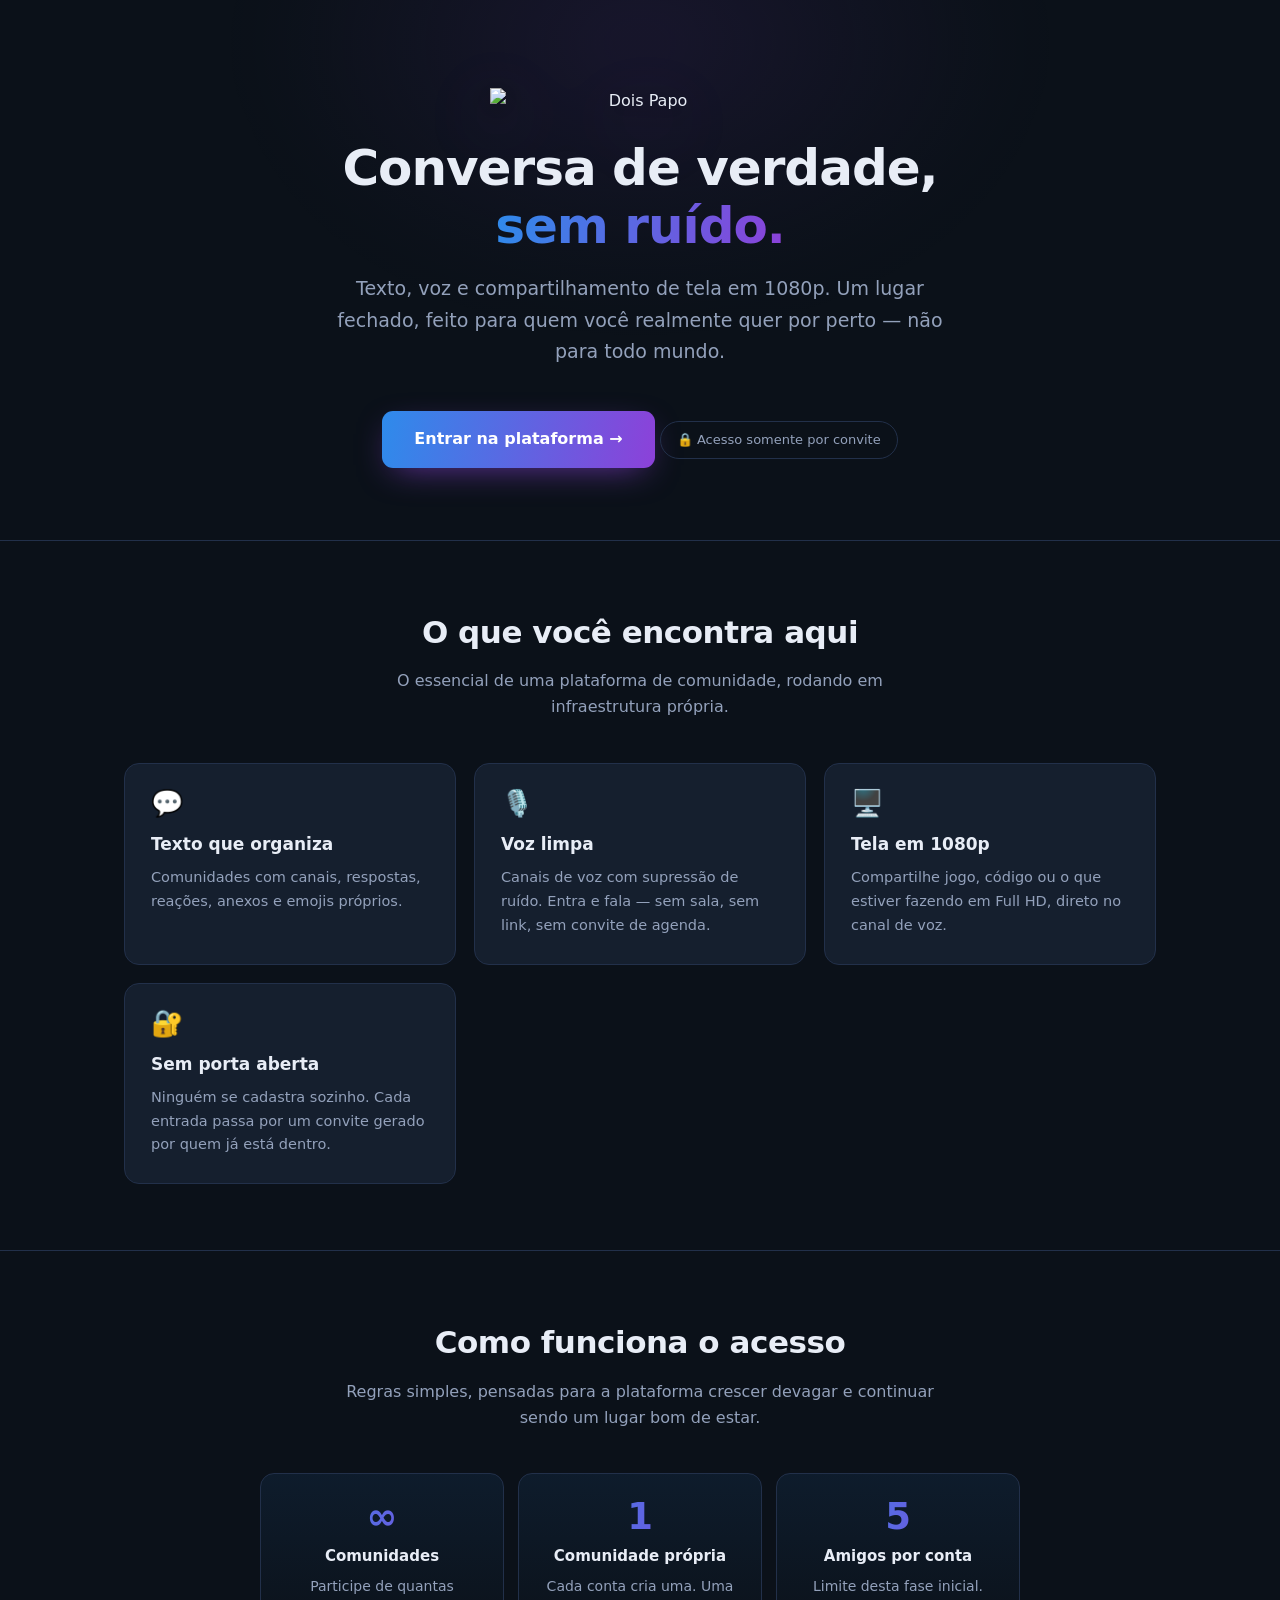
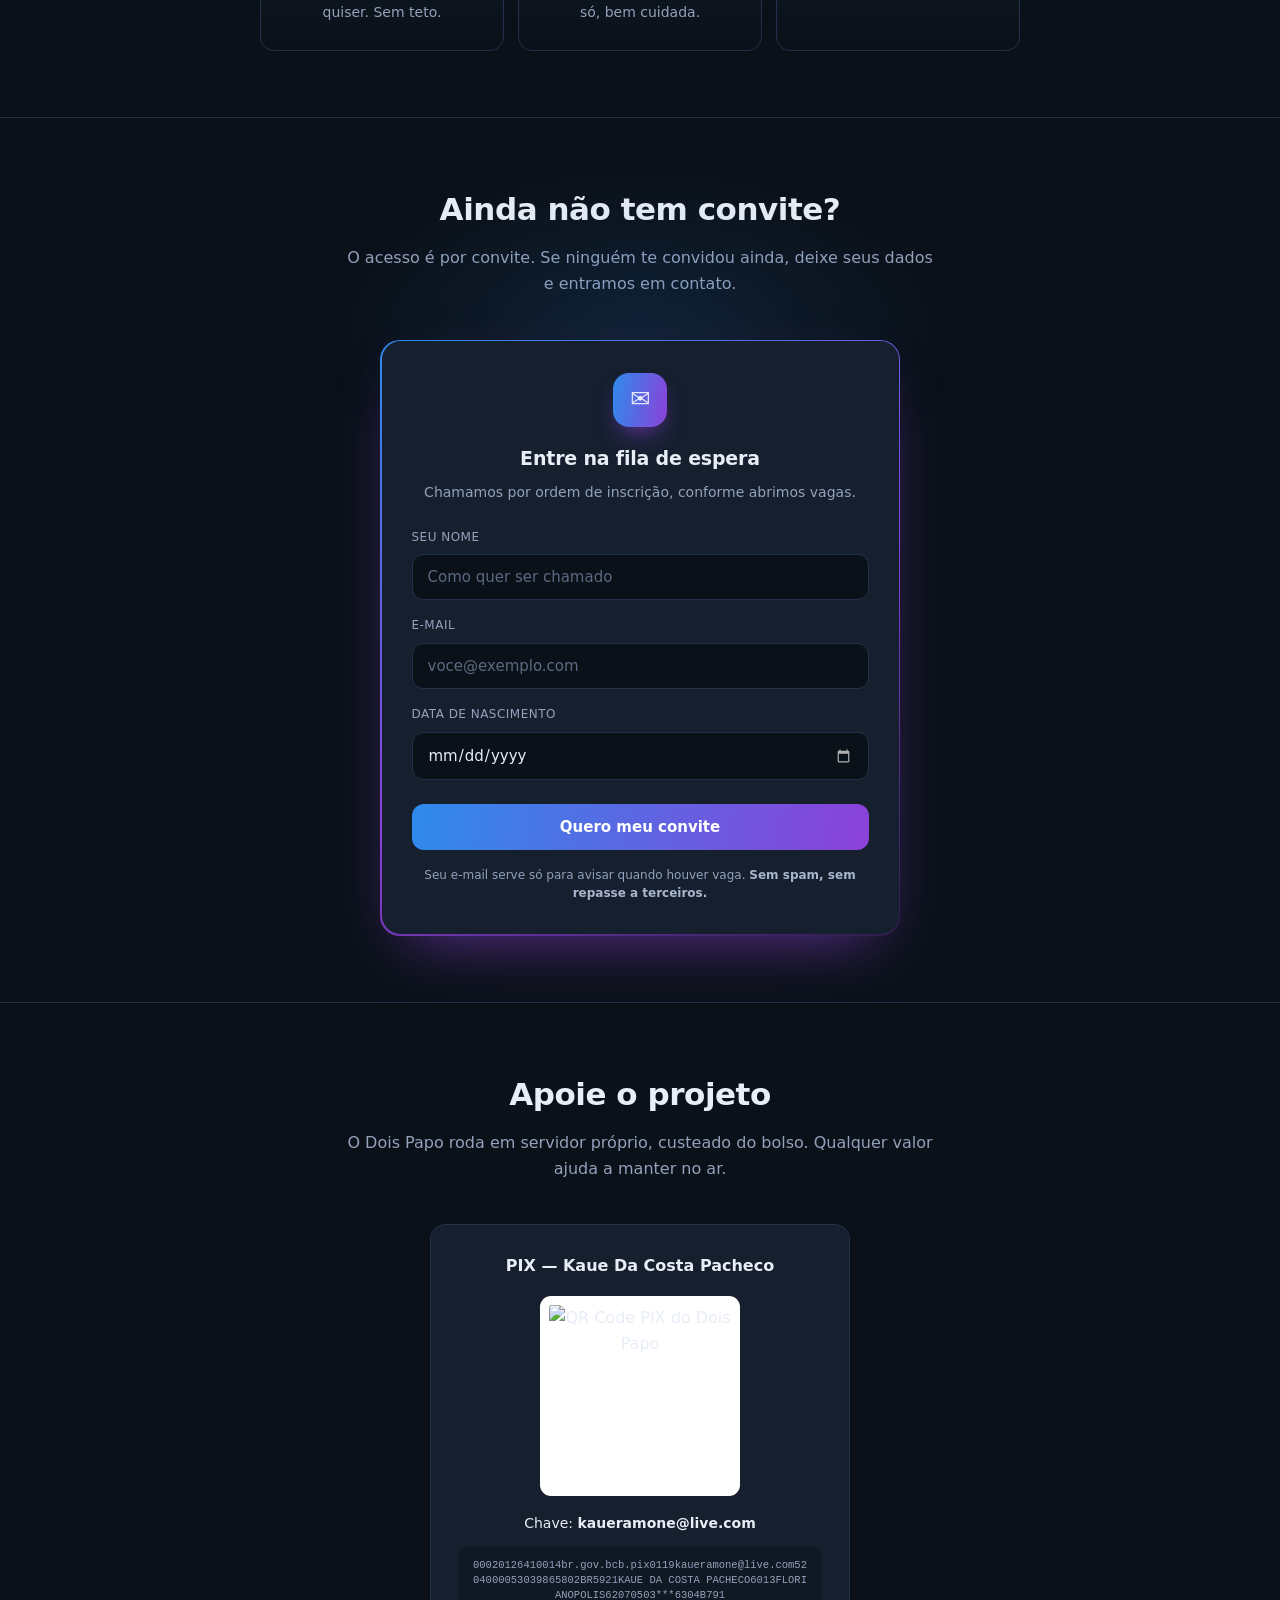
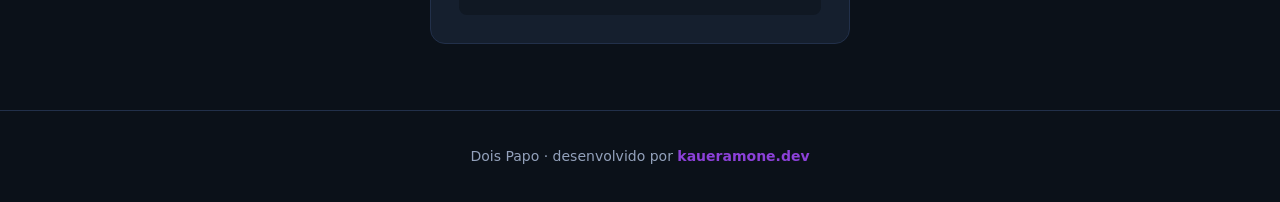
==== commit 77aec646: "revert: volta ao player único no fundo do hero A abordagem de dois players não resolveu o botão cent" ====
--- a/site/index.html
+++ b/site/index.html
@@ -34,11 +34,7 @@
     filter:blur(30px);pointer-events:none}
   /* vídeo de fundo do hero */
   .video-fundo{position:absolute;inset:0;overflow:hidden;pointer-events:none;
-    z-index:0;background:#0b1119}
-  /* dois players empilhados; a troca é por opacidade */
-  .camada{position:absolute;inset:0;opacity:0;
-    transition:opacity 1.1s ease-in-out}
-  .camada.ativa{opacity:1}
+    z-index:0}
   /* Escala de 1.35 além do necessário: joga a faixa de controles do
      player para fora da área visível, caso ela pisque. */
   .video-fundo iframe{position:absolute;top:50%;left:50%;
@@ -181,8 +177,7 @@
 
 <header>
   <div class="video-fundo" aria-hidden="true">
-    <div class="camada" id="cam-a"><div id="video-a"></div></div>
-    <div class="camada" id="cam-b"><div id="video-b"></div></div>
+    <div id="video-hero"></div>
   </div>
   <div class="wrap">
     <img src="/logo-color.png" alt="Dois Papo">
@@ -358,94 +353,43 @@
 </script>
 <script>
 /* Fundo em vídeo do hero.
-
-   Um player só não resolve: para repetir é preciso seekTo ou loop=1, e
-   ambos fazem o player rebufferizar. Durante esse intervalo o YouTube
-   mostra quadro preto e o botão central de reprodução — e não há como
-   ocultá-los, por serem conteúdo de um iframe de outro domínio.
-
-   Aqui há dois players empilhados. Enquanto um exibe, o outro já está
-   tocando desde o início, invisível. Perto do fim trocamos a opacidade
-   entre eles. O player visível nunca rebufferiza, então nunca aparece
-   nem o preto nem o botão. */
+   Não usamos loop=1: esse parâmetro RECARREGA o player a cada volta, e
+   na reinicialização a interface do YouTube (pausa, legendas) reaparece
+   por um instante. Com a API do player damos seekTo(0) antes do fim,
+   então o vídeo nunca termina e nada é recarregado. */
 (function(){
-  var ID = "cuL5gwokePA",
-      MARGEM = 2.2,   // segundos antes do fim para preparar o próximo
-      FADE = 1.1;     // duração da transição, casada com o CSS
-
-  var camadas = [document.getElementById("cam-a"),
-                 document.getElementById("cam-b")];
-  if(!camadas[0] || !camadas[1]) return;
-
-  var players = [], prontos = 0, atual = 0, trocando = false;
-
-  function opcoes(){
-    return {
+  var ID = "cuL5gwokePA", player, alvo = document.getElementById("video-hero");
+  if(!alvo) return;
+
+  window.onYouTubeIframeAPIReady = function(){
+    player = new YT.Player("video-hero", {
       videoId: ID,
       host: "https://www.youtube-nocookie.com",
       playerVars: {
         autoplay: 1, mute: 1, controls: 0, disablekb: 1, fs: 0,
         modestbranding: 1, rel: 0, playsinline: 1, iv_load_policy: 3
+      },
+      events: {
+        onReady: function(e){
+          e.target.mute();
+          e.target.playVideo();
+          // reinicia um pouco antes do fim, sem deixar o player concluir
+          setInterval(function(){
+            try{
+              var d = player.getDuration(), t = player.getCurrentTime();
+              if(d > 0 && d - t < 0.4) player.seekTo(0, true);
+            }catch(err){}
+          }, 250);
+        },
+        onStateChange: function(e){
+          // rede de segurança, caso o vídeo termine mesmo assim
+          if(e.data === YT.PlayerState.ENDED){
+            player.seekTo(0, true);
+            player.playVideo();
+          }
+        }
       }
-    };
-  }
-
-  function aoFicarPronto(e){
-    e.target.mute();
-    prontos++;
-    if(prontos === 2) iniciar();
-  }
-
-  function iniciar(){
-    // o segundo fica pausado no início, pronto para assumir
-    players[1].pauseVideo();
-    try{ players[1].seekTo(0, true); }catch(err){}
-    players[0].playVideo();
-    camadas[0].classList.add("ativa");
-    setInterval(vigiar, 200);
-  }
-
-  function vigiar(){
-    if(trocando) return;
-    var p = players[atual];
-    try{
-      var dur = p.getDuration(), t = p.getCurrentTime();
-      if(!dur || dur <= MARGEM) return;
-      if(dur - t <= MARGEM) trocar();
-    }catch(err){}
-  }
-
-  function trocar(){
-    trocando = true;
-    var proximo = 1 - atual;
-    try{
-      players[proximo].seekTo(0, true);
-      players[proximo].playVideo();
-    }catch(err){}
-
-    // dá um instante para o próximo sair do buffer antes de aparecer
-    setTimeout(function(){
-      camadas[proximo].classList.add("ativa");
-      camadas[atual].classList.remove("ativa");
-
-      // só depois da transição terminar o antigo é pausado, para que o
-      // rebuffer dele aconteça fora de vista
-      setTimeout(function(){
-        try{
-          players[atual].pauseVideo();
-          players[atual].seekTo(0, true);
-        }catch(err){}
-        atual = proximo;
-        trocando = false;
-      }, FADE * 1000 + 150);
-    }, 600);
-  }
-
-  window.onYouTubeIframeAPIReady = function(){
-    players[0] = new YT.Player("video-a",
-      Object.assign(opcoes(), {events:{onReady: aoFicarPronto}}));
-    players[1] = new YT.Player("video-b",
-      Object.assign(opcoes(), {events:{onReady: aoFicarPronto}}));
+    });
   };
 
   var tag = document.createElement("script");
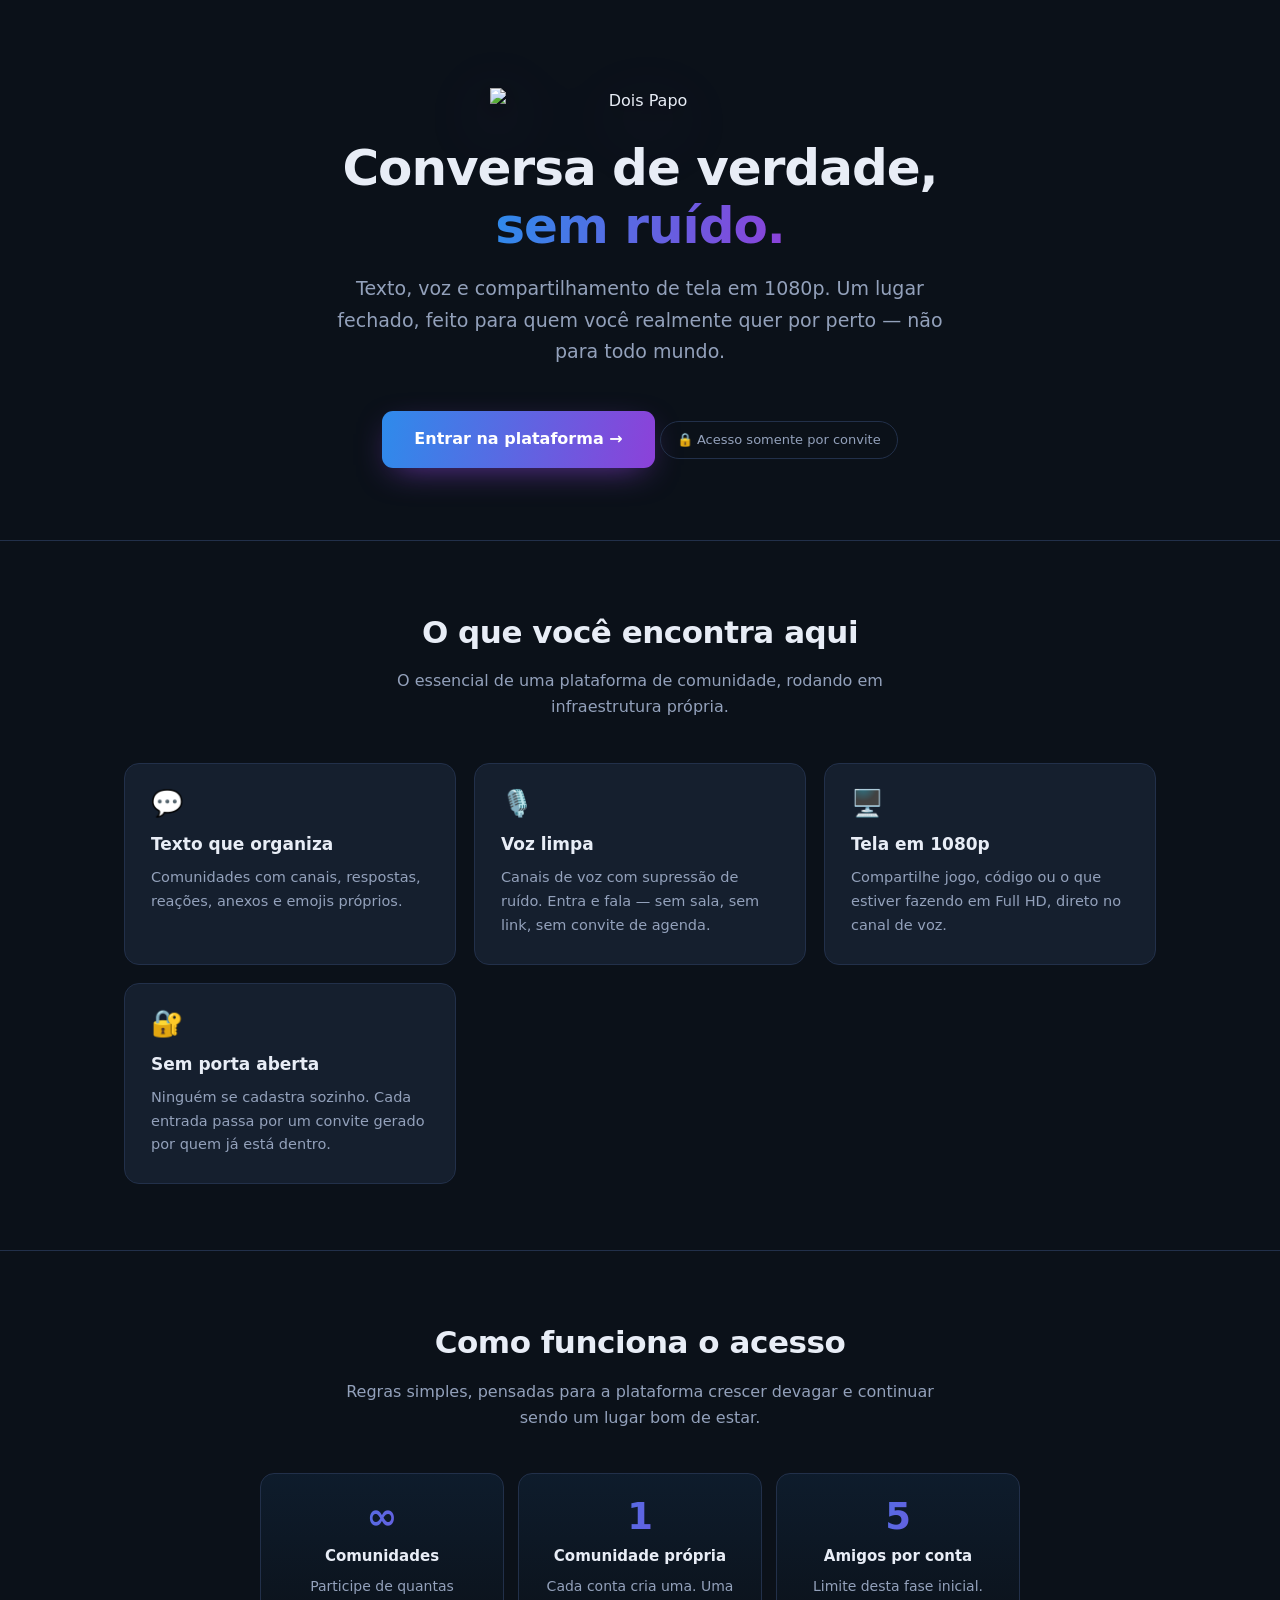
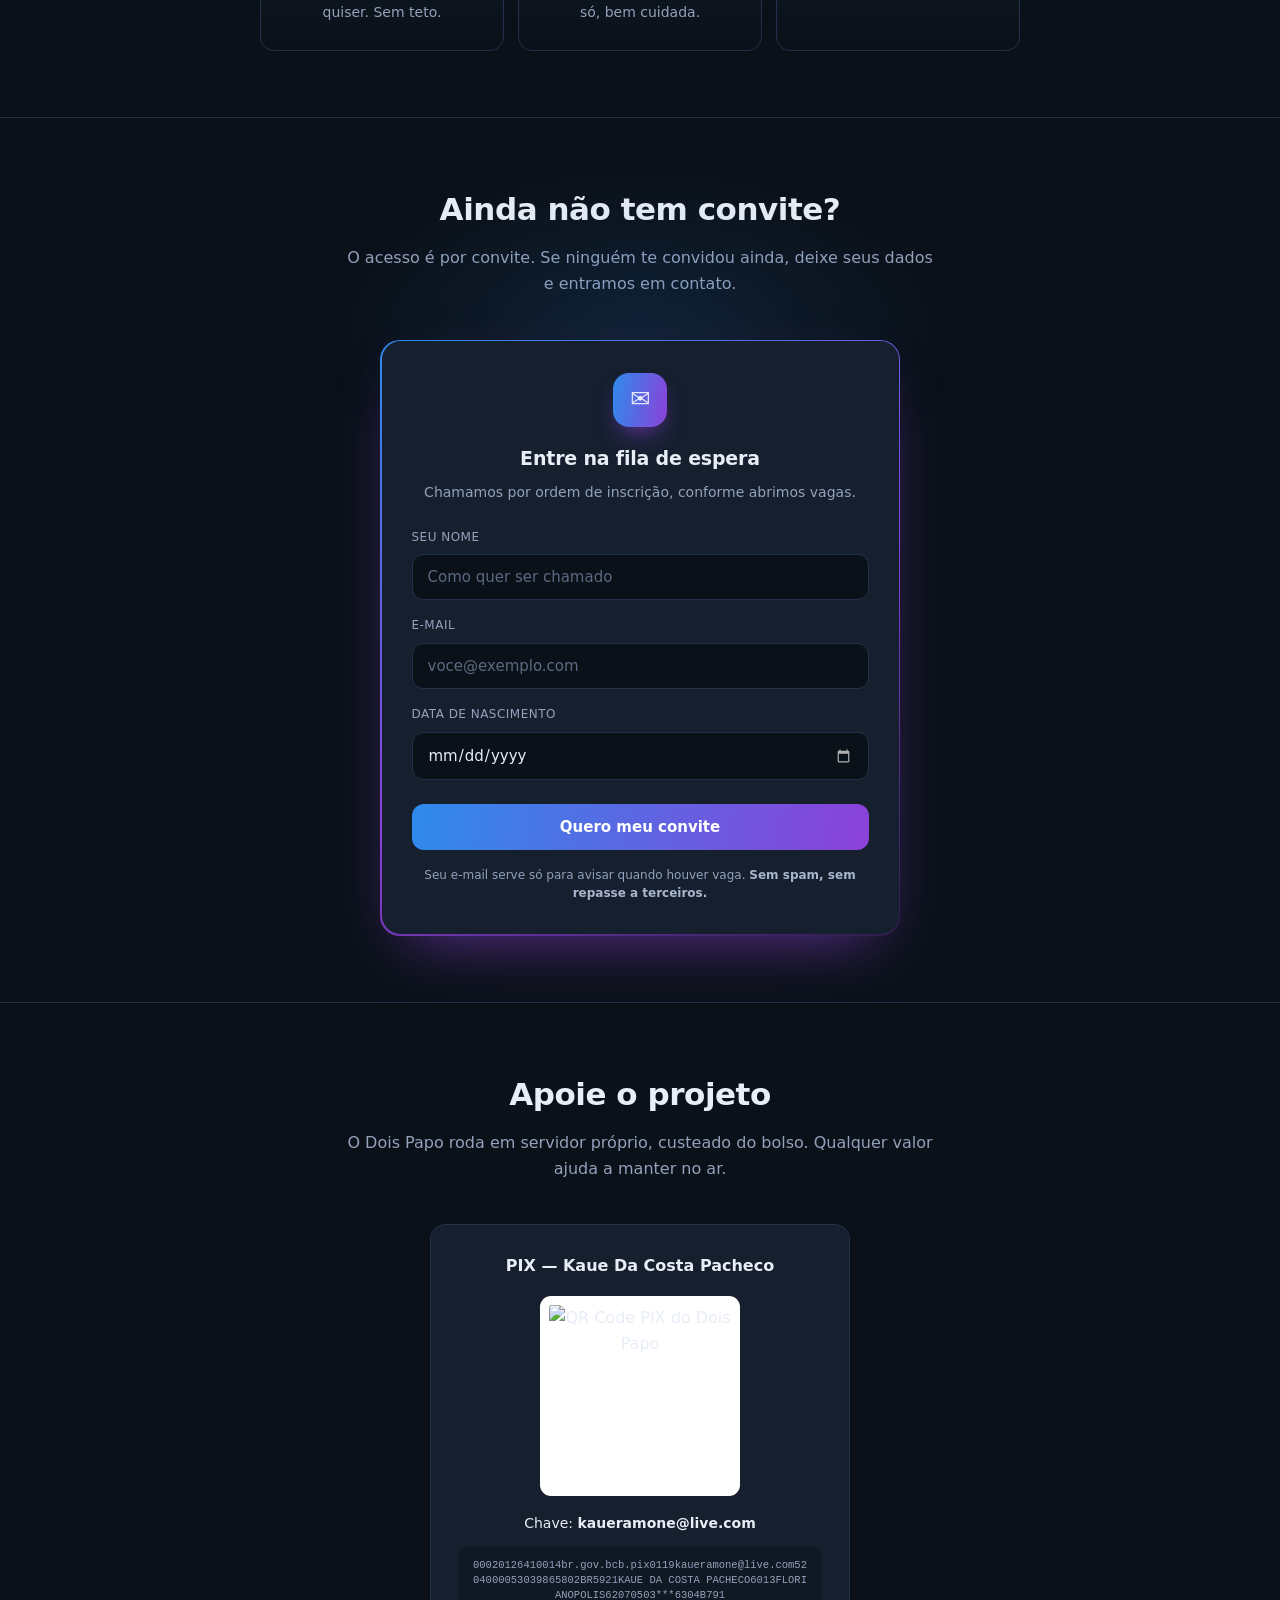
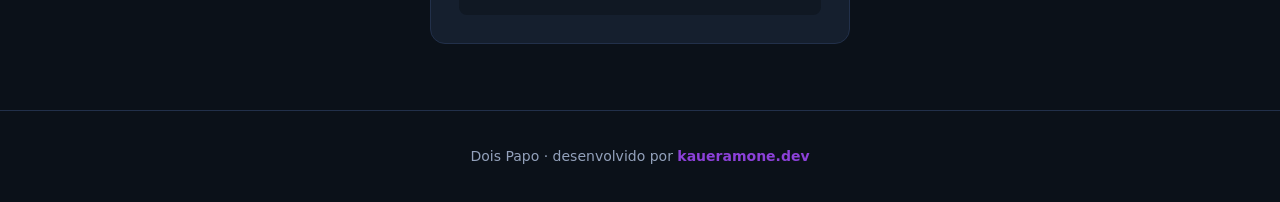
==== commit 83b96840: "feat: vídeo do hero passa a ser hospedado na própria VPS Substitui o player do YouTube por um <video" ====
--- a/site/index.html
+++ b/site/index.html
@@ -34,13 +34,12 @@
     filter:blur(30px);pointer-events:none}
   /* vídeo de fundo do hero */
   .video-fundo{position:absolute;inset:0;overflow:hidden;pointer-events:none;
-    z-index:0}
+    z-index:0;background:#0b1119}
   /* Escala de 1.35 além do necessário: joga a faixa de controles do
      player para fora da área visível, caso ela pisque. */
-  .video-fundo iframe{position:absolute;top:50%;left:50%;
-    width:max(100vw,177.78vh);height:max(100vh,56.25vw);
-    transform:translate(-50%,-50%) scale(1.35);border:0;
-    pointer-events:none}
+  .video-fundo video{position:absolute;top:50%;left:50%;
+    min-width:100%;min-height:100%;width:auto;height:auto;
+    transform:translate(-50%,-50%);object-fit:cover;pointer-events:none}
   /* véu na cor do fundo: deixa o vídeo em ~30% de visibilidade */
   .video-fundo::after{content:"";position:absolute;inset:0;
     background:linear-gradient(180deg,
@@ -177,7 +176,12 @@
 
 <header>
   <div class="video-fundo" aria-hidden="true">
-    <div id="video-hero"></div>
+    <video id="video-hero" autoplay muted loop playsinline preload="auto"
+           poster="/hero-poster.jpg" disablepictureinpicture
+           disableremoteplayback tabindex="-1">
+      <source src="/hero.webm" type="video/webm">
+      <source src="/hero.mp4" type="video/mp4">
+    </video>
   </div>
   <div class="wrap">
     <img src="/logo-color.png" alt="Dois Papo">
@@ -352,49 +356,27 @@
 })();
 </script>
 <script>
-/* Fundo em vídeo do hero.
-   Não usamos loop=1: esse parâmetro RECARREGA o player a cada volta, e
-   na reinicialização a interface do YouTube (pausa, legendas) reaparece
-   por um instante. Com a API do player damos seekTo(0) antes do fim,
-   então o vídeo nunca termina e nada é recarregado. */
+/* Fundo em vídeo do hero. Arquivo próprio, servido pela VPS: o laço do
+   elemento <video> emenda fim e começo sem recarregar nada. Não existe
+   moldura, botão central nem piscada — aqueles problemas só existiam
+   por o vídeo vir de um player de terceiros.
+   Quem pede menos movimento no sistema recebe apenas o pôster. */
 (function(){
-  var ID = "cuL5gwokePA", player, alvo = document.getElementById("video-hero");
-  if(!alvo) return;
-
-  window.onYouTubeIframeAPIReady = function(){
-    player = new YT.Player("video-hero", {
-      videoId: ID,
-      host: "https://www.youtube-nocookie.com",
-      playerVars: {
-        autoplay: 1, mute: 1, controls: 0, disablekb: 1, fs: 0,
-        modestbranding: 1, rel: 0, playsinline: 1, iv_load_policy: 3
-      },
-      events: {
-        onReady: function(e){
-          e.target.mute();
-          e.target.playVideo();
-          // reinicia um pouco antes do fim, sem deixar o player concluir
-          setInterval(function(){
-            try{
-              var d = player.getDuration(), t = player.getCurrentTime();
-              if(d > 0 && d - t < 0.4) player.seekTo(0, true);
-            }catch(err){}
-          }, 250);
-        },
-        onStateChange: function(e){
-          // rede de segurança, caso o vídeo termine mesmo assim
-          if(e.data === YT.PlayerState.ENDED){
-            player.seekTo(0, true);
-            player.playVideo();
-          }
-        }
-      }
+  var v = document.getElementById("video-hero");
+  if(!v) return;
+  if(window.matchMedia &&
+     window.matchMedia("(prefers-reduced-motion: reduce)").matches){
+    v.removeAttribute("autoplay");
+    v.pause();
+    return;
+  }
+  var tenta = v.play();
+  if(tenta && tenta.catch) tenta.catch(function(){
+    // alguns navegadores só liberam a reprodução após interação
+    document.addEventListener("click", function uma(){
+      v.play(); document.removeEventListener("click", uma);
     });
-  };
-
-  var tag = document.createElement("script");
-  tag.src = "https://www.youtube.com/iframe_api";
-  document.head.appendChild(tag);
+  });
 })();
 </script>
 </body>
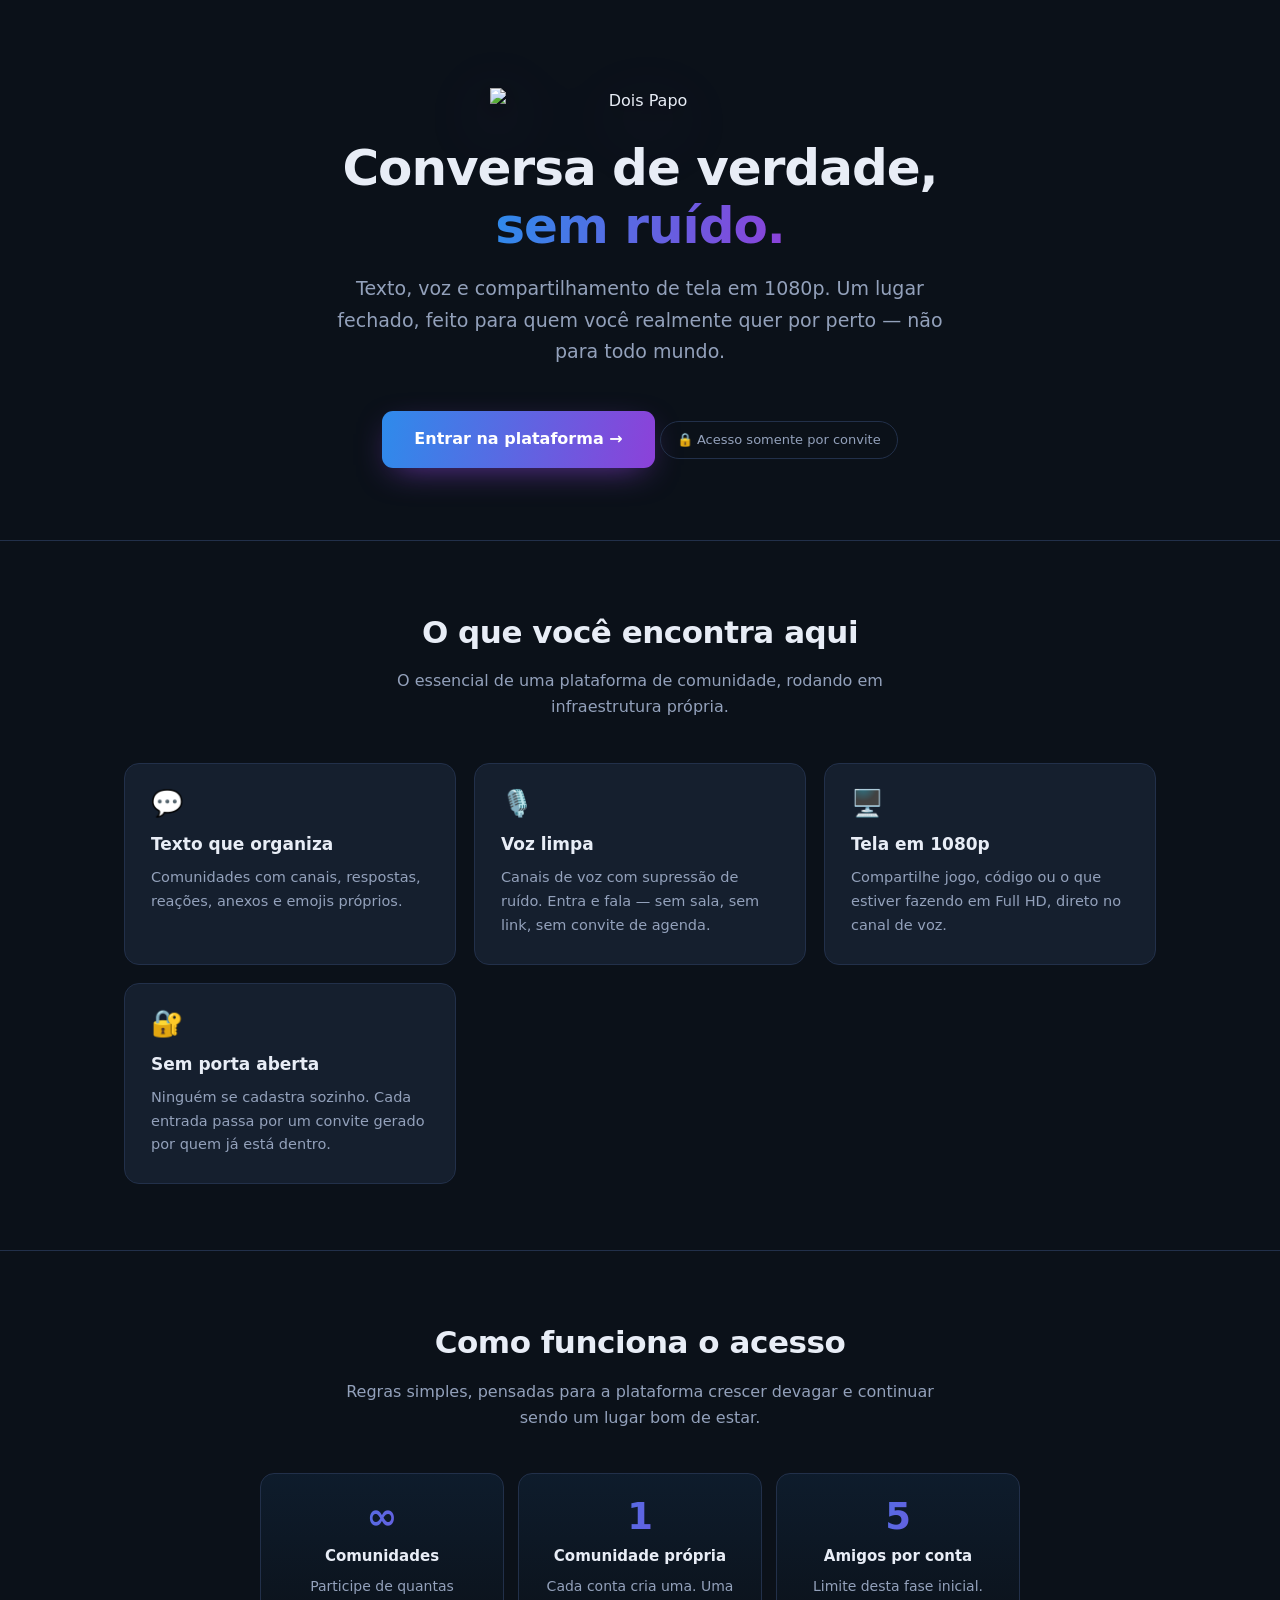
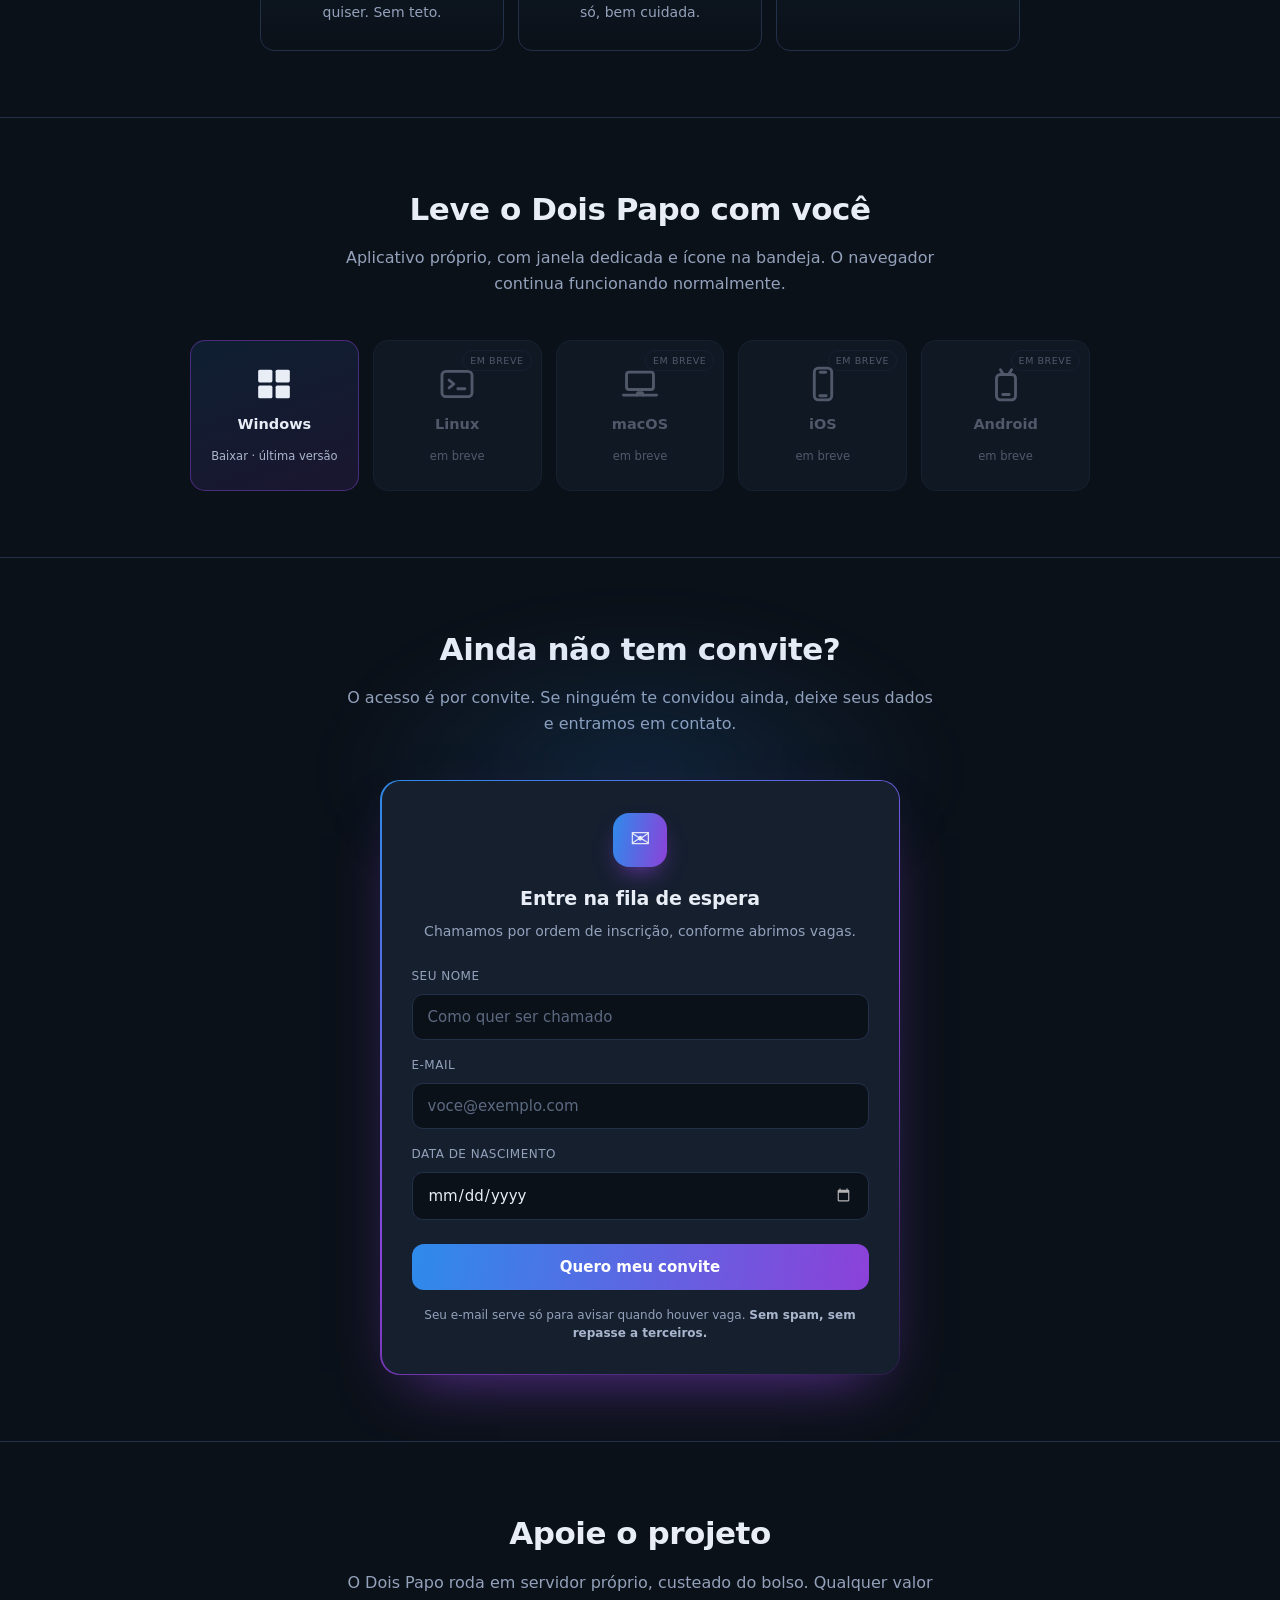
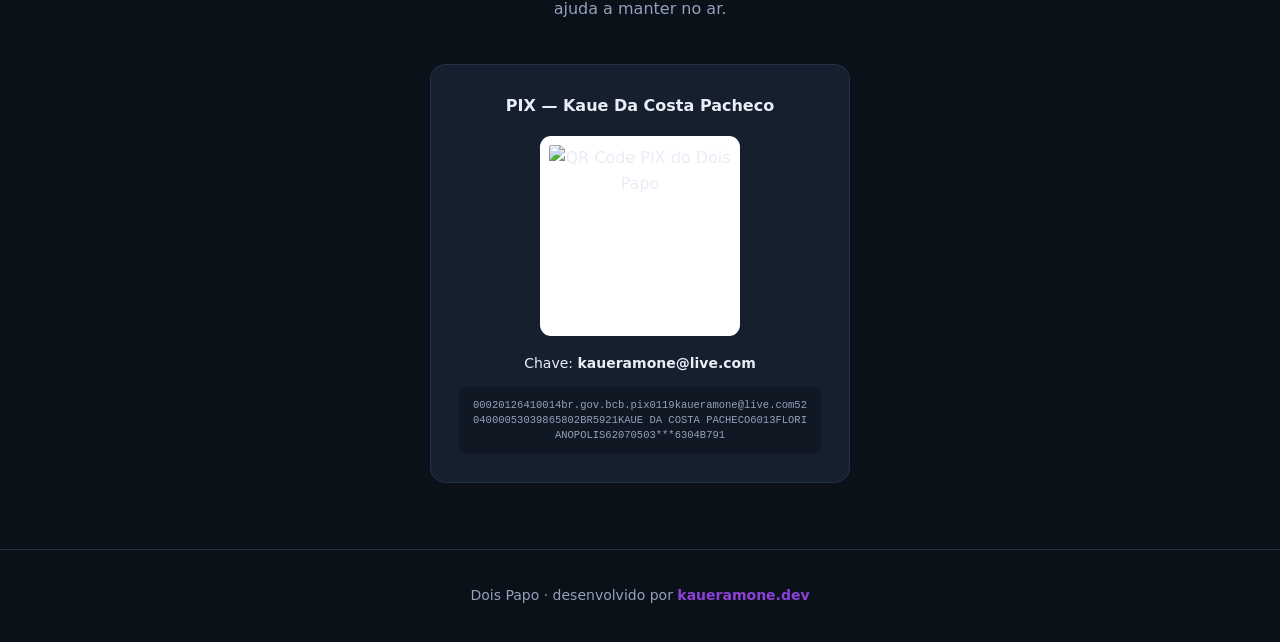
==== commit ee9bde28: "feat: seção de download na landing e link permanente para a última versão O instalador vinha apenas " ====
--- a/site/index.html
+++ b/site/index.html
@@ -114,6 +114,36 @@
     word-break:break-all;background:var(--bg2);border-radius:8px;
     padding:11px;margin-top:12px;line-height:1.45}
 
+  /* ---------------- downloads ---------------- */
+  .plats{display:grid;gap:14px;max-width:900px;margin:0 auto;
+    grid-template-columns:repeat(auto-fit,minmax(150px,1fr))}
+  .plat{position:relative;display:flex;flex-direction:column;
+    align-items:center;gap:10px;padding:24px 16px;border-radius:15px;
+    border:1px solid var(--line);background:var(--card);
+    text-align:center;transition:transform .16s,border-color .16s,
+      box-shadow .16s}
+  .plat svg{width:38px;height:38px;display:block}
+  .plat .nome{font-size:14.5px;font-weight:650}
+  .plat .obs{font-size:11.5px;color:var(--tx2)}
+
+  /* disponível */
+  a.plat{color:inherit;text-decoration:none;
+    border-color:rgba(140,65,217,.45);
+    background:linear-gradient(160deg,rgba(46,139,235,.12),
+      rgba(140,65,217,.12))}
+  a.plat:hover{transform:translateY(-3px);border-color:var(--roxo);
+    text-decoration:none;box-shadow:0 16px 34px -16px rgba(140,65,217,.8)}
+  a.plat svg{color:var(--tx)}
+  a.plat .obs{color:#a9b6cd}
+
+  /* em breve */
+  .plat.breve{opacity:.5;cursor:default}
+  .plat.breve svg{color:var(--tx2)}
+  .plat.breve .nome{color:var(--tx2)}
+  .plat .selo-breve{position:absolute;top:9px;right:9px;font-size:9.5px;
+    letter-spacing:.06em;text-transform:uppercase;color:var(--tx2);
+    border:1px solid var(--line);border-radius:999px;padding:2px 7px}
+
   /* ---------------- fila de espera ---------------- */
   #fila{position:relative;overflow:hidden}
   #fila::before{content:"";position:absolute;left:50%;top:6%;
@@ -171,6 +201,7 @@
     color:var(--tx2);font-size:14px}
   footer a{font-weight:600;color:var(--roxo)}
 </style>
+<script src="https://challenges.cloudflare.com/turnstile/v0/api.js" async defer></script>
 </head>
 <body>
 
@@ -239,6 +270,42 @@
   </div>
 </section>
 
+<section id="baixar">
+  <div class="wrap">
+    <h2>Leve o Dois Papo com você</h2>
+    <p class="lead">Aplicativo próprio, com janela dedicada e ícone na
+      bandeja. O navegador continua funcionando normalmente.</p>
+
+    <div class="plats">
+      <a class="plat" href="/baixar/windows">
+        <svg viewBox="0 0 24 24" fill="currentColor" aria-hidden="true"><rect x="2" y="3" width="9" height="8" rx="1"/><rect x="13" y="3" width="9" height="8" rx="1"/><rect x="2" y="13" width="9" height="8" rx="1"/><rect x="13" y="13" width="9" height="8" rx="1"/></svg>
+        <span class="nome">Windows</span>
+        <span class="obs">Baixar &middot; última versão</span>
+      </a>
+
+      <div class="plat breve"><span class="selo-breve">em breve</span>
+        <svg viewBox="0 0 24 24" fill="none" stroke="currentColor" stroke-width="1.8" stroke-linecap="round" stroke-linejoin="round" aria-hidden="true"><rect x="2.5" y="4" width="19" height="16" rx="2.5"/><path d="M7 9.5l3 2.5-3 2.5"/><path d="M12.5 15h4.5"/></svg>
+        <span class="nome">Linux</span><span class="obs">em breve</span>
+      </div>
+
+      <div class="plat breve"><span class="selo-breve">em breve</span>
+        <svg viewBox="0 0 24 24" fill="none" stroke="currentColor" stroke-width="1.8" stroke-linecap="round" stroke-linejoin="round" aria-hidden="true"><rect x="3.5" y="4.5" width="17" height="11" rx="1.6"/><path d="M1.5 19h21"/><path d="M10 19l.6-1.5h2.8L14 19"/></svg>
+        <span class="nome">macOS</span><span class="obs">em breve</span>
+      </div>
+
+      <div class="plat breve"><span class="selo-breve">em breve</span>
+        <svg viewBox="0 0 24 24" fill="none" stroke="currentColor" stroke-width="1.8" stroke-linecap="round" stroke-linejoin="round" aria-hidden="true"><rect x="6.5" y="2" width="11" height="20" rx="2.6"/><path d="M10.3 4.6h3.4"/><path d="M10 19.4h4"/></svg>
+        <span class="nome">iOS</span><span class="obs">em breve</span>
+      </div>
+
+      <div class="plat breve"><span class="selo-breve">em breve</span>
+        <svg viewBox="0 0 24 24" fill="none" stroke="currentColor" stroke-width="1.8" stroke-linecap="round" stroke-linejoin="round" aria-hidden="true"><rect x="6" y="6" width="12" height="16" rx="2.4"/><path d="M8.5 3l1.4 2.2"/><path d="M15.5 3l-1.4 2.2"/><path d="M10 18.6h4"/></svg>
+        <span class="nome">Android</span><span class="obs">em breve</span>
+      </div>
+    </div>
+  </div>
+</section>
+
 <section id="fila">
   <div class="wrap">
     <h2>Ainda não tem convite?</h2>
@@ -269,6 +336,9 @@
             <label for="f-nasc">Data de nascimento</label>
             <input id="f-nasc" name="nascimento" type="date" required>
           </div>
+
+          <div class="cf-turnstile" data-sitekey="0x4AAAAAAEVZja1P9j3NHUfc" data-theme="dark"
+               data-language="pt-br" style="margin:4px 0 14px"></div>
 
           <button type="submit" id="f-enviar">Quero meu convite</button>
           <div class="aviso" id="f-aviso"></div>
@@ -320,11 +390,15 @@
 
   f.addEventListener("submit",function(e){
     e.preventDefault();
+    var campoT=f.querySelector('[name="cf-turnstile-response"]');
     var dados={
       nome:f.nome.value.trim(),
       email:f.email.value.trim(),
-      nascimento:f.nascimento.value
+      nascimento:f.nascimento.value,
+      turnstile: campoT ? campoT.value : ""
     };
+    if(!dados.turnstile)
+      return mostra("Aguarde a verificação de segurança concluir.",false);
     if(dados.nome.length<2)  return mostra("Informe seu nome.",false);
     if(!/^[^@\s]+@[^@\s.]+(\.[^@\s.]+)+$/.test(dados.email))
       return mostra("Informe um e-mail válido.",false);
@@ -350,7 +424,9 @@
         mostra("Não foi possível enviar agora. Tente mais tarde.",false);
       })
       .finally(function(){
-        bt.disabled=false; bt.textContent="Entrar na fila";
+        bt.disabled=false; bt.textContent="Quero meu convite";
+        // o token do Turnstile é de uso único
+        if(window.turnstile) try{ turnstile.reset(); }catch(e){}
       });
   });
 })();
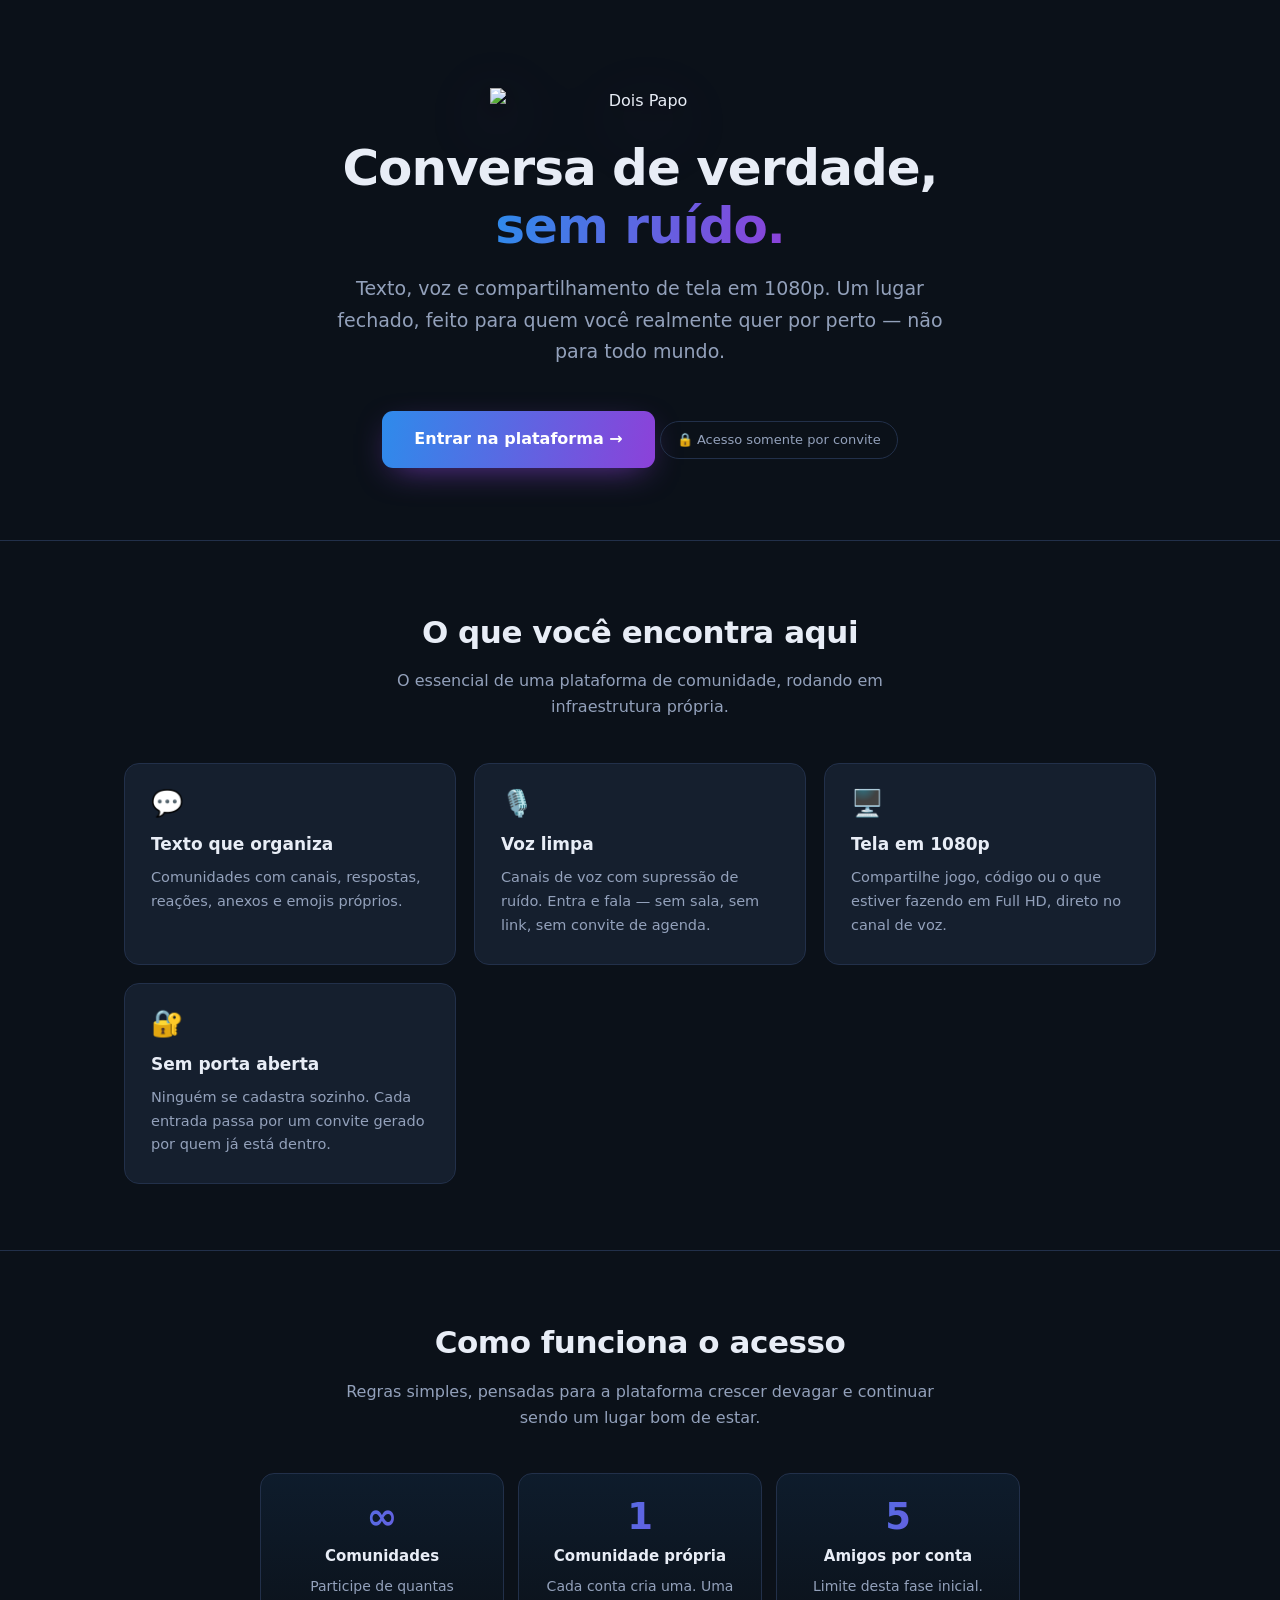
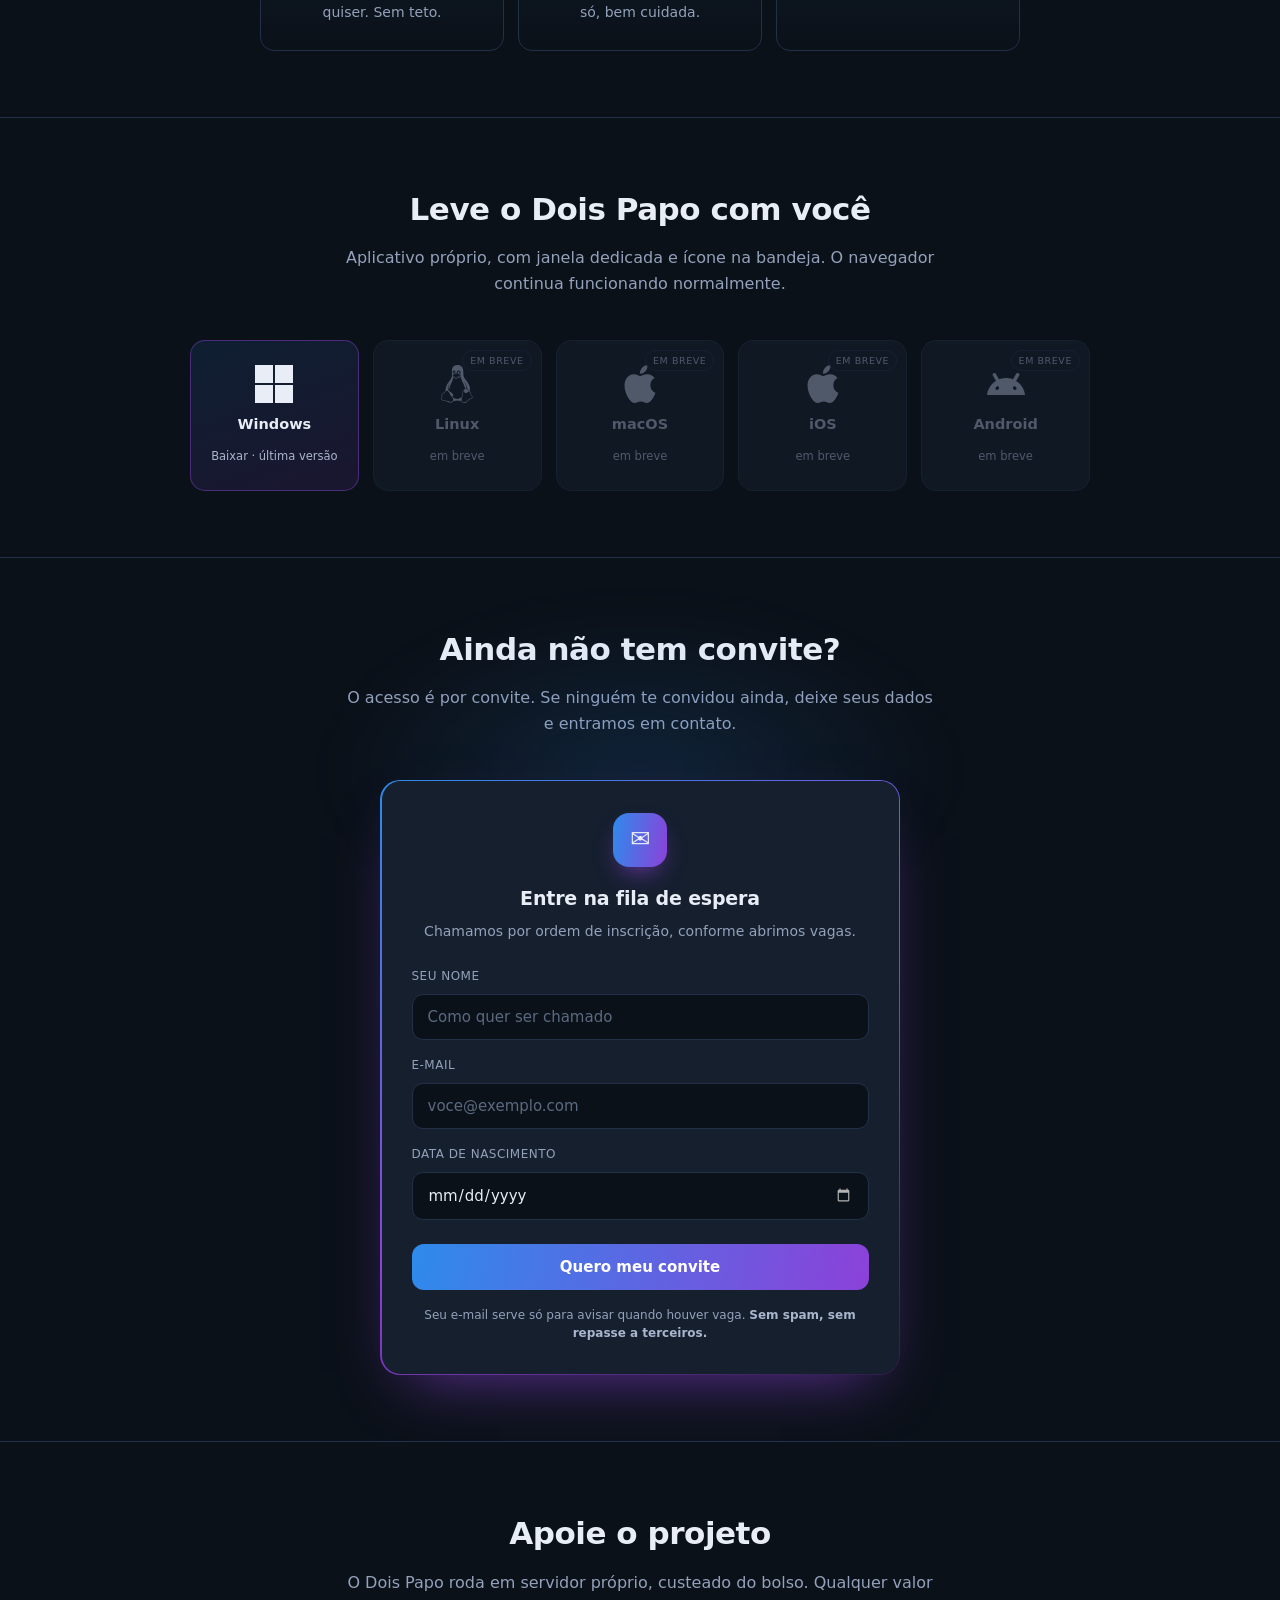
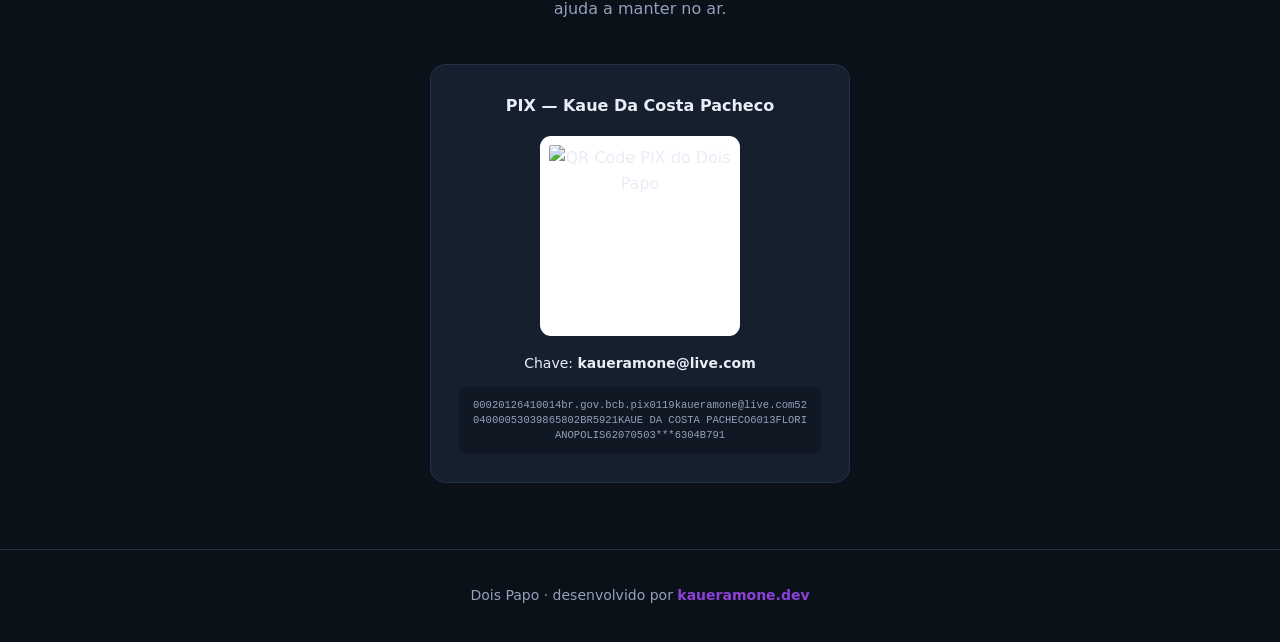
==== commit 00649f9c: "feat: ícones oficiais das plataformas na seção de download Substitui os traços que eu havia desenhad" ====
--- a/site/index.html
+++ b/site/index.html
@@ -270,6 +270,9 @@
   </div>
 </section>
 
+<!-- Ícones: Simple Icons (simpleicons.org), licença CC0-1.0.
+     As marcas seguem pertencendo aos respectivos titulares; o uso aqui é
+     apenas para indicar a plataforma de destino. -->
 <section id="baixar">
   <div class="wrap">
     <h2>Leve o Dois Papo com você</h2>
@@ -278,28 +281,28 @@
 
     <div class="plats">
       <a class="plat" href="/baixar/windows">
-        <svg viewBox="0 0 24 24" fill="currentColor" aria-hidden="true"><rect x="2" y="3" width="9" height="8" rx="1"/><rect x="13" y="3" width="9" height="8" rx="1"/><rect x="2" y="13" width="9" height="8" rx="1"/><rect x="13" y="13" width="9" height="8" rx="1"/></svg>
+        <svg viewBox="0 0 24 24" fill="currentColor" role="img" aria-label="Windows"><path d="M0,0H11.377V11.372H0ZM12.623,0H24V11.372H12.623ZM0,12.623H11.377V24H0Zm12.623,0H24V24H12.623"/></svg>
         <span class="nome">Windows</span>
         <span class="obs">Baixar &middot; última versão</span>
       </a>
 
       <div class="plat breve"><span class="selo-breve">em breve</span>
-        <svg viewBox="0 0 24 24" fill="none" stroke="currentColor" stroke-width="1.8" stroke-linecap="round" stroke-linejoin="round" aria-hidden="true"><rect x="2.5" y="4" width="19" height="16" rx="2.5"/><path d="M7 9.5l3 2.5-3 2.5"/><path d="M12.5 15h4.5"/></svg>
+        <svg viewBox="0 0 24 24" fill="currentColor" role="img" aria-label="Linux"><path d="M12.504 0c-.155 0-.315.008-.48.021-4.226.333-3.105 4.807-3.17 6.298-.076 1.092-.3 1.953-1.05 3.02-.885 1.051-2.127 2.75-2.716 4.521-.278.832-.41 1.684-.287 2.489a.424.424 0 00-.11.135c-.26.268-.45.6-.663.839-.199.199-.485.267-.797.4-.313.136-.658.269-.864.68-.09.189-.136.394-.132.602 0 .199.027.4.055.536.058.399.116.728.04.97-.249.68-.28 1.145-.106 1.484.174.334.535.47.94.601.81.2 1.91.135 2.774.6.926.466 1.866.67 2.616.47.526-.116.97-.464 1.208-.946.587-.003 1.23-.269 2.26-.334.699-.058 1.574.267 2.577.2.025.134.063.198.114.333l.003.003c.391.778 1.113 1.132 1.884 1.071.771-.06 1.592-.536 2.257-1.306.631-.765 1.683-1.084 2.378-1.503.348-.199.629-.469.649-.853.023-.4-.2-.811-.714-1.376v-.097l-.003-.003c-.17-.2-.25-.535-.338-.926-.085-.401-.182-.786-.492-1.046h-.003c-.059-.054-.123-.067-.188-.135a.357.357 0 00-.19-.064c.431-1.278.264-2.55-.173-3.694-.533-1.41-1.465-2.638-2.175-3.483-.796-1.005-1.576-1.957-1.56-3.368.026-2.152.236-6.133-3.544-6.139zm.529 3.405h.013c.213 0 .396.062.584.198.19.135.33.332.438.533.105.259.158.459.166.724 0-.02.006-.04.006-.06v.105a.086.086 0 01-.004-.021l-.004-.024a1.807 1.807 0 01-.15.706.953.953 0 01-.213.335.71.71 0 00-.088-.042c-.104-.045-.198-.064-.284-.133a1.312 1.312 0 00-.22-.066c.05-.06.146-.133.183-.198.053-.128.082-.264.088-.402v-.02a1.21 1.21 0 00-.061-.4c-.045-.134-.101-.2-.183-.333-.084-.066-.167-.132-.267-.132h-.016c-.093 0-.176.03-.262.132a.8.8 0 00-.205.334 1.18 1.18 0 00-.09.4v.019c.002.089.008.179.02.267-.193-.067-.438-.135-.607-.202a1.635 1.635 0 01-.018-.2v-.02a1.772 1.772 0 01.15-.768c.082-.22.232-.406.43-.533a.985.985 0 01.594-.2zm-2.962.059h.036c.142 0 .27.048.399.135.146.129.264.288.344.465.09.199.14.4.153.667v.004c.007.134.006.2-.002.266v.08c-.03.007-.056.018-.083.024-.152.055-.274.135-.393.2.012-.09.013-.18.003-.267v-.015c-.012-.133-.04-.2-.082-.333a.613.613 0 00-.166-.267.248.248 0 00-.183-.064h-.021c-.071.006-.13.04-.186.132a.552.552 0 00-.12.27.944.944 0 00-.023.33v.015c.012.135.037.2.08.334.046.134.098.2.166.268.01.009.02.018.034.024-.07.057-.117.07-.176.136a.304.304 0 01-.131.068 2.62 2.62 0 01-.275-.402 1.772 1.772 0 01-.155-.667 1.759 1.759 0 01.08-.668 1.43 1.43 0 01.283-.535c.128-.133.26-.2.418-.2zm1.37 1.706c.332 0 .733.065 1.216.399.293.2.523.269 1.052.468h.003c.255.136.405.266.478.399v-.131a.571.571 0 01.016.47c-.123.31-.516.643-1.063.842v.002c-.268.135-.501.333-.775.465-.276.135-.588.292-1.012.267a1.139 1.139 0 01-.448-.067 3.566 3.566 0 01-.322-.198c-.195-.135-.363-.332-.612-.465v-.005h-.005c-.4-.246-.616-.512-.686-.71-.07-.268-.005-.47.193-.6.224-.135.38-.271.483-.336.104-.074.143-.102.176-.131h.002v-.003c.169-.202.436-.47.839-.601.139-.036.294-.065.466-.065zm2.8 2.142c.358 1.417 1.196 3.475 1.735 4.473.286.534.855 1.659 1.102 3.024.156-.005.33.018.513.064.646-1.671-.546-3.467-1.089-3.966-.22-.2-.232-.335-.123-.335.59.534 1.365 1.572 1.646 2.757.13.535.16 1.104.021 1.67.067.028.135.06.205.067 1.032.534 1.413.938 1.23 1.537v-.043c-.06-.003-.12 0-.18 0h-.016c.151-.467-.182-.825-1.065-1.224-.915-.4-1.646-.336-1.77.465-.008.043-.013.066-.018.135-.068.023-.139.053-.209.064-.43.268-.662.669-.793 1.187-.13.533-.17 1.156-.205 1.869v.003c-.02.334-.17.838-.319 1.35-1.5 1.072-3.58 1.538-5.348.334a2.645 2.645 0 00-.402-.533 1.45 1.45 0 00-.275-.333c.182 0 .338-.03.465-.067a.615.615 0 00.314-.334c.108-.267 0-.697-.345-1.163-.345-.467-.931-.995-1.788-1.521-.63-.4-.986-.87-1.15-1.396-.165-.534-.143-1.085-.015-1.645.245-1.07.873-2.11 1.274-2.763.107-.065.037.135-.408.974-.396.751-1.14 2.497-.122 3.854a8.123 8.123 0 01.647-2.876c.564-1.278 1.743-3.504 1.836-5.268.048.036.217.135.289.202.218.133.38.333.59.465.21.201.477.335.876.335.039.003.075.006.11.006.412 0 .73-.134.997-.268.29-.134.52-.334.74-.4h.005c.467-.135.835-.402 1.044-.7zm2.185 8.958c.037.6.343 1.245.882 1.377.588.134 1.434-.333 1.791-.765l.211-.01c.315-.007.577.01.847.268l.003.003c.208.199.305.53.391.876.085.4.154.78.409 1.066.486.527.645.906.636 1.14l.003-.007v.018l-.003-.012c-.015.262-.185.396-.498.595-.63.401-1.746.712-2.457 1.57-.618.737-1.37 1.14-2.036 1.191-.664.053-1.237-.2-1.574-.898l-.005-.003c-.21-.4-.12-1.025.056-1.69.176-.668.428-1.344.463-1.897.037-.714.076-1.335.195-1.814.12-.465.308-.797.641-.984l.045-.022zm-10.814.049h.01c.053 0 .105.005.157.014.376.055.706.333 1.023.752l.91 1.664.003.003c.243.533.754 1.064 1.189 1.637.434.598.77 1.131.729 1.57v.006c-.057.744-.48 1.148-1.125 1.294-.645.135-1.52.002-2.395-.464-.968-.536-2.118-.469-2.857-.602-.369-.066-.61-.2-.723-.4-.11-.2-.113-.602.123-1.23v-.004l.002-.003c.117-.334.03-.752-.027-1.118-.055-.401-.083-.71.043-.94.16-.334.396-.4.69-.533.294-.135.64-.202.915-.47h.002v-.002c.256-.268.445-.601.668-.838.19-.201.38-.336.663-.336zm7.159-9.074c-.435.201-.945.535-1.488.535-.542 0-.97-.267-1.28-.466-.154-.134-.28-.268-.373-.335-.164-.134-.144-.333-.074-.333.109.016.129.134.199.2.096.066.215.2.36.333.292.2.68.467 1.167.467.485 0 1.053-.267 1.398-.466.195-.135.445-.334.648-.467.156-.136.149-.267.279-.267.128.016.034.134-.147.332a8.097 8.097 0 01-.69.468zm-1.082-1.583V5.64c-.006-.02.013-.042.029-.05.074-.043.18-.027.26.004.063 0 .16.067.15.135-.006.049-.085.066-.135.066-.055 0-.092-.043-.141-.068-.052-.018-.146-.008-.163-.065zm-.551 0c-.02.058-.113.049-.166.066-.047.025-.086.068-.14.068-.05 0-.13-.02-.136-.068-.01-.066.088-.133.15-.133.08-.031.184-.047.259-.005.019.009.036.03.03.05v.02h.003z"/></svg>
         <span class="nome">Linux</span><span class="obs">em breve</span>
       </div>
 
       <div class="plat breve"><span class="selo-breve">em breve</span>
-        <svg viewBox="0 0 24 24" fill="none" stroke="currentColor" stroke-width="1.8" stroke-linecap="round" stroke-linejoin="round" aria-hidden="true"><rect x="3.5" y="4.5" width="17" height="11" rx="1.6"/><path d="M1.5 19h21"/><path d="M10 19l.6-1.5h2.8L14 19"/></svg>
+        <svg viewBox="0 0 24 24" fill="currentColor" role="img" aria-label="macOS"><path d="M12.152 6.896c-.948 0-2.415-1.078-3.96-1.04-2.04.027-3.91 1.183-4.961 3.014-2.117 3.675-.546 9.103 1.519 12.09 1.013 1.454 2.208 3.09 3.792 3.039 1.52-.065 2.09-.987 3.935-.987 1.831 0 2.35.987 3.96.948 1.637-.026 2.676-1.48 3.676-2.948 1.156-1.688 1.636-3.325 1.662-3.415-.039-.013-3.182-1.221-3.22-4.857-.026-3.04 2.48-4.494 2.597-4.559-1.429-2.09-3.623-2.324-4.39-2.376-2-.156-3.675 1.09-4.61 1.09zM15.53 3.83c.843-1.012 1.4-2.427 1.245-3.83-1.207.052-2.662.805-3.532 1.818-.78.896-1.454 2.338-1.273 3.714 1.338.104 2.715-.688 3.559-1.701"/></svg>
         <span class="nome">macOS</span><span class="obs">em breve</span>
       </div>
 
       <div class="plat breve"><span class="selo-breve">em breve</span>
-        <svg viewBox="0 0 24 24" fill="none" stroke="currentColor" stroke-width="1.8" stroke-linecap="round" stroke-linejoin="round" aria-hidden="true"><rect x="6.5" y="2" width="11" height="20" rx="2.6"/><path d="M10.3 4.6h3.4"/><path d="M10 19.4h4"/></svg>
+        <svg viewBox="0 0 24 24" fill="currentColor" role="img" aria-label="iOS"><path d="M12.152 6.896c-.948 0-2.415-1.078-3.96-1.04-2.04.027-3.91 1.183-4.961 3.014-2.117 3.675-.546 9.103 1.519 12.09 1.013 1.454 2.208 3.09 3.792 3.039 1.52-.065 2.09-.987 3.935-.987 1.831 0 2.35.987 3.96.948 1.637-.026 2.676-1.48 3.676-2.948 1.156-1.688 1.636-3.325 1.662-3.415-.039-.013-3.182-1.221-3.22-4.857-.026-3.04 2.48-4.494 2.597-4.559-1.429-2.09-3.623-2.324-4.39-2.376-2-.156-3.675 1.09-4.61 1.09zM15.53 3.83c.843-1.012 1.4-2.427 1.245-3.83-1.207.052-2.662.805-3.532 1.818-.78.896-1.454 2.338-1.273 3.714 1.338.104 2.715-.688 3.559-1.701"/></svg>
         <span class="nome">iOS</span><span class="obs">em breve</span>
       </div>
 
       <div class="plat breve"><span class="selo-breve">em breve</span>
-        <svg viewBox="0 0 24 24" fill="none" stroke="currentColor" stroke-width="1.8" stroke-linecap="round" stroke-linejoin="round" aria-hidden="true"><rect x="6" y="6" width="12" height="16" rx="2.4"/><path d="M8.5 3l1.4 2.2"/><path d="M15.5 3l-1.4 2.2"/><path d="M10 18.6h4"/></svg>
+        <svg viewBox="0 0 24 24" fill="currentColor" role="img" aria-label="Android"><path d="M18.4395 5.5586c-.675 1.1664-1.352 2.3318-2.0274 3.498-.0366-.0155-.0742-.0286-.1113-.043-1.8249-.6957-3.484-.8-4.42-.787-1.8551.0185-3.3544.4643-4.2597.8203-.084-.1494-1.7526-3.021-2.0215-3.4864a1.1451 1.1451 0 0 0-.1406-.1914c-.3312-.364-.9054-.4859-1.379-.203-.475.282-.7136.9361-.3886 1.5019 1.9466 3.3696-.0966-.2158 1.9473 3.3593.0172.031-.4946.2642-1.3926 1.0177C2.8987 12.176.452 14.772 0 18.9902h24c-.119-1.1108-.3686-2.099-.7461-3.0683-.7438-1.9118-1.8435-3.2928-2.7402-4.1836a12.1048 12.1048 0 0 0-2.1309-1.6875c.6594-1.122 1.312-2.2559 1.9649-3.3848.2077-.3615.1886-.7956-.0079-1.1191a1.1001 1.1001 0 0 0-.8515-.5332c-.5225-.0536-.9392.3128-1.0488.5449zm-.0391 8.461c.3944.5926.324 1.3306-.1563 1.6503-.4799.3197-1.188.0985-1.582-.4941-.3944-.5927-.324-1.3307.1563-1.6504.4727-.315 1.1812-.1086 1.582.4941zM7.207 13.5273c.4803.3197.5506 1.0577.1563 1.6504-.394.5926-1.1038.8138-1.584.4941-.48-.3197-.5503-1.0577-.1563-1.6504.4008-.6021 1.1087-.8106 1.584-.4941z"/></svg>
         <span class="nome">Android</span><span class="obs">em breve</span>
       </div>
     </div>
